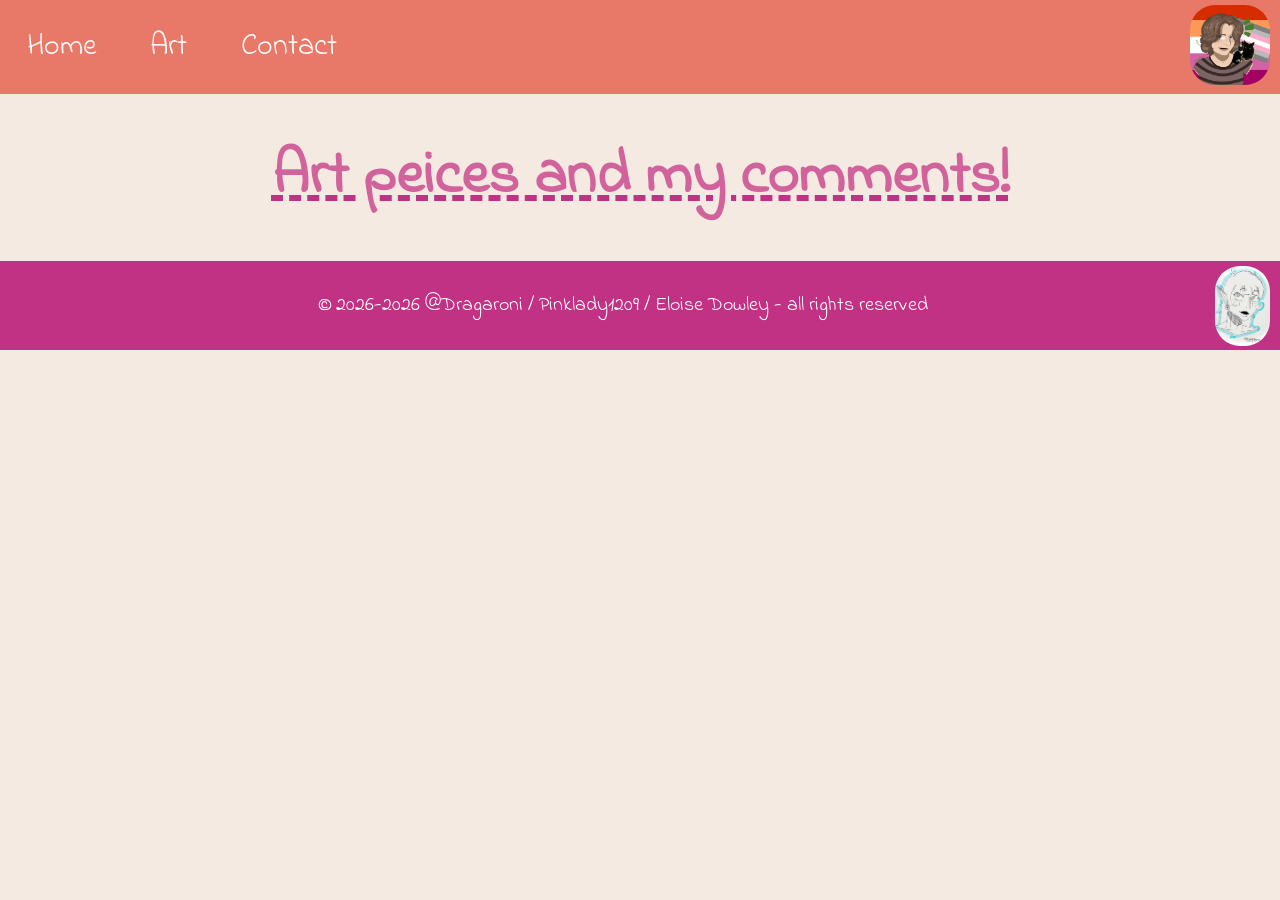
==== art.html @ b9178a1f "finished 1st page" ====
<!DOCTYPE html>
<html lang="en">
    <head>
        <meta charset="UTF-8">
        <meta name="viewport" content="width=device-width, initial-scale=1.0">
        <link rel="stylesheet" href="art.css"> 
        <link href='https://fonts.googleapis.com/css?family=Indie Flower' rel='stylesheet'>
    </head>
    <body>
        <ul>
            <li><a href="index.html">Home</a></li>
            <li><a href="art.html">Art</a></li>
            <li><a href="contact.html">Contact</a></li>
            <img src="Pfp.png">
        </ul>
        <h1>Art peices and my comments!</h1>
        <div class="image-row">
            <img src="art-peices/elf woman.png">
        </div>
        <div class="footer">
            <p1>© 2026-2026 @Dragaroni / Pinklady1209 / Eloise Dowley - all rights reserved</p1>
        </div>
    </body>
</html>
---- art.css ----
body{
  margin: 0;
  padding: 0;
  background-color: #F4EAE1;
  font-family: 'Indie Flower', sans-serif;
}
h1{
  color: #D2629C;
  text-decoration: underline dashed #C13284;
  text-align: center;
  font-size: 60px;
}
p{
  color: #D2629C;
  text-align: center;
  font-size: 35px;
}
ul {
  list-style-type: none;
  margin: 0;
  padding: 0;
  overflow: hidden;
  background-color: #E87968;
}

ul li {
  float: left;
}

ul li a {
  display: block;
  color: white;
  font-size: 30px;
  text-align: center;
  padding: 25px 27px;
  text-decoration: none;
}

ul li a:hover {
  background-color: #E34D3E;
}
.footer{
  left: 0;
  right: 0;
  padding: 30px;
  background-color: #C13284;
  font-size: 20px;
  color: white;
  text-align: center;
}
img{
  border-radius: 25px;
  height: 80px;
  width: auto;
  float: right;
  margin-right: 10px;
  margin-top: 5px;
  margin-bottom: 5px;
}
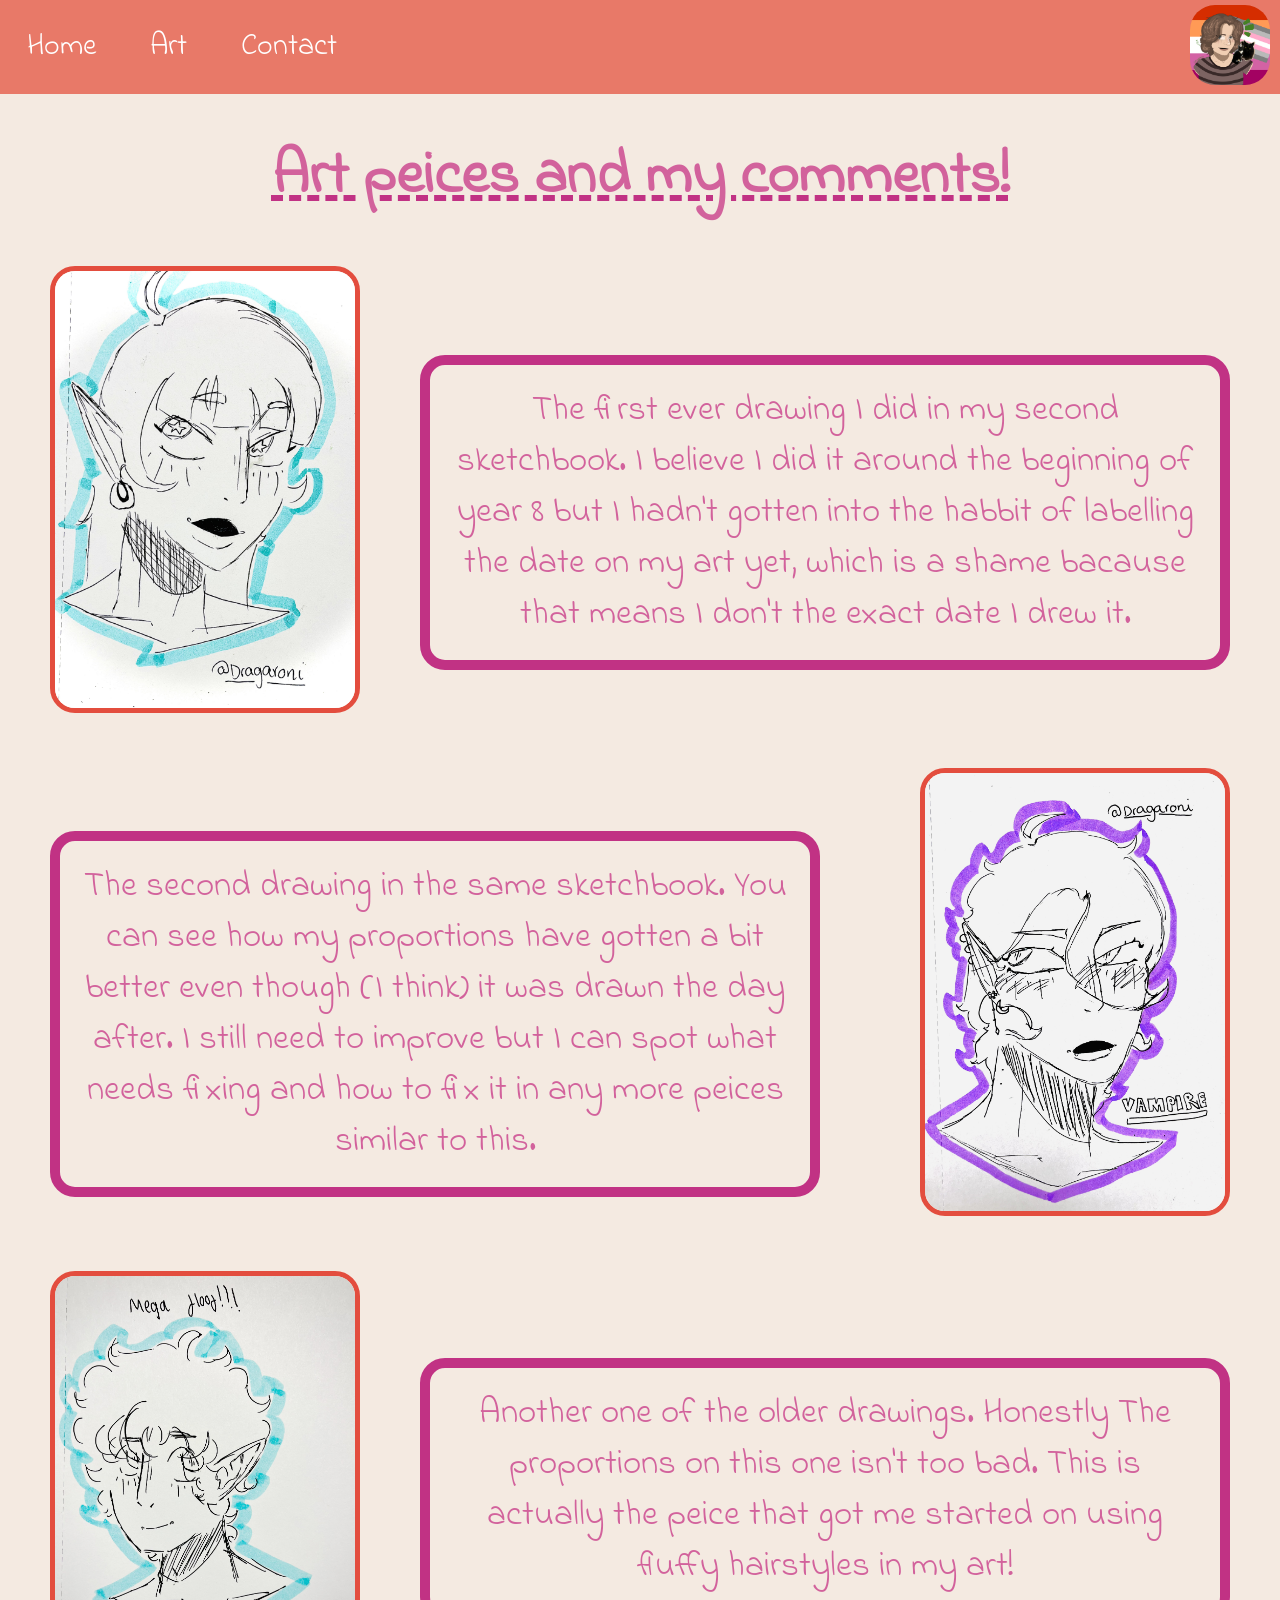
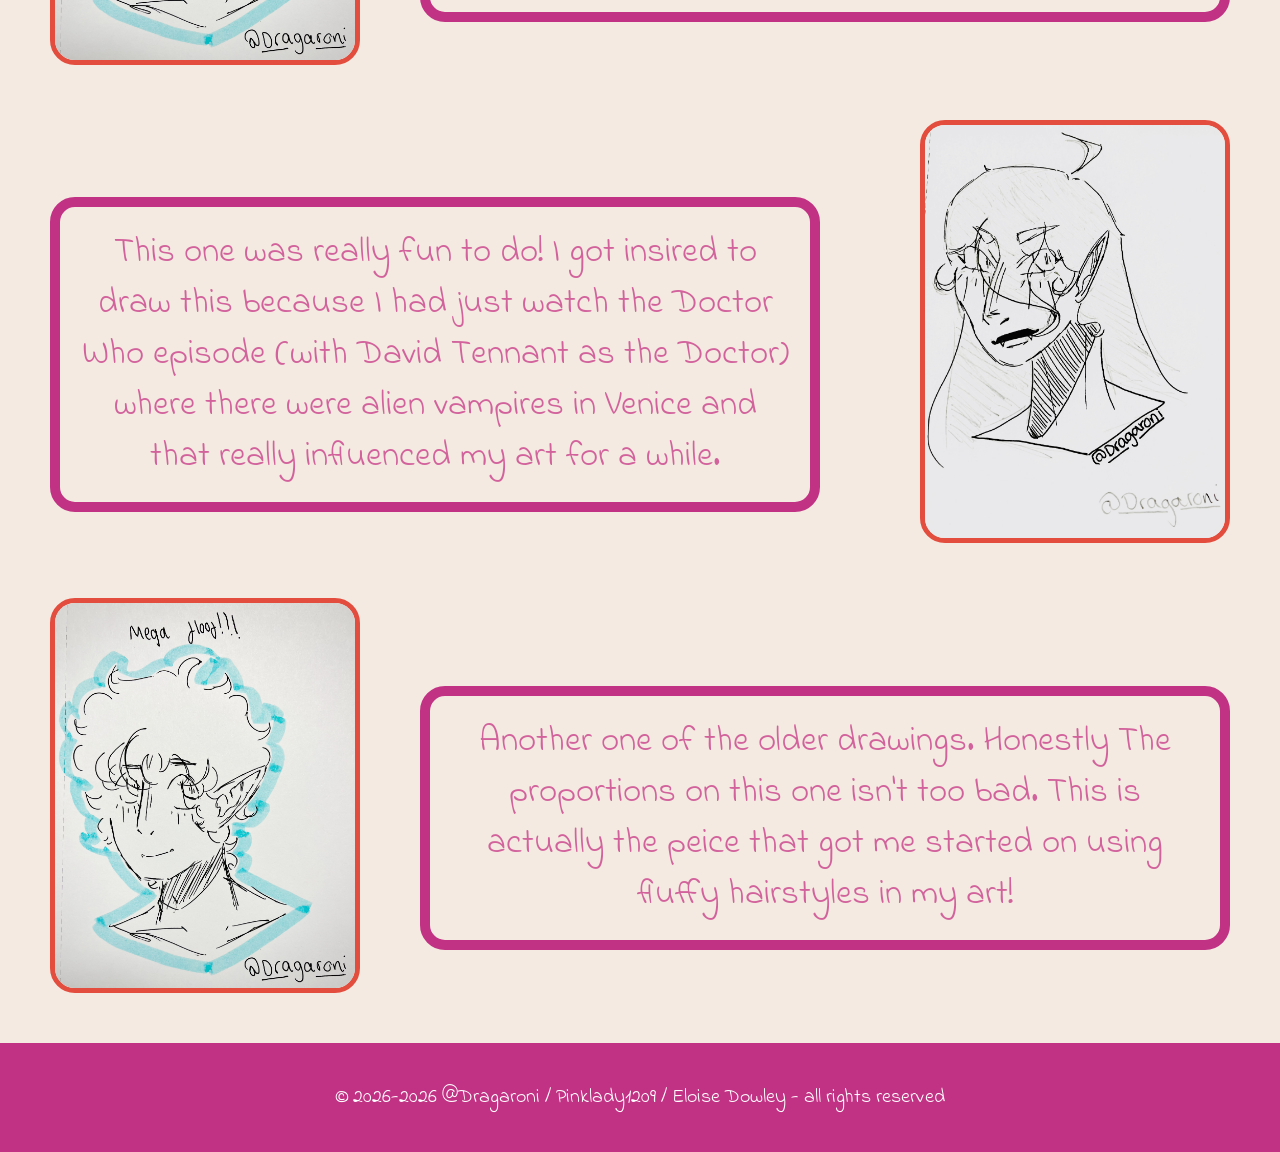
==== commit dace71ce: "working on art page" ====
--- a/art.html
+++ b/art.html
@@ -16,9 +16,26 @@
         <h1>Art peices and my comments!</h1>
         <div class="image-row">
             <img src="art-peices/elf woman.png">
+            <p1>The first ever drawing I did in my second sketchbook. I believe I did it around the beginning of year 8 but I hadn't gotten into the habbit of labelling the date on my art yet, which is a shame bacause that means I don't the exact date I drew it.</p1>
+        </div>
+        <div class="image-row-reverse">
+            <img src="art-peices/og vamp.png">
+            <p1>The second drawing in the same sketchbook. You can see how my proportions have gotten a bit better even though (I think) it was drawn the day after. I still need to improve but I can spot what needs fixing and how to fix it in any more peices similar to this.</p1>
+        </div>
+         <div class="image-row">
+            <img src="art-peices/fluffy elf dude.png">
+            <p1>Another one of the older drawings. Honestly The proportions on this one isn't too bad. This is actually the peice that got me started on using fluffy hairstyles in my art!</p1>
+        </div>
+        <div class="image-row-reverse">
+            <img src="art-peices/thin vamp.png">
+            <p1>This one was really fun to do! I got insired to draw this because I had just watch the Doctor Who episode (with David Tennant as the Doctor) where there were alien vampires in Venice and that really influenced my art for a while.</p1>
+        </div>
+        <div class="image-row">
+            <img src="art-peices/fluffy elf dude.png">
+            <p1>Another one of the older drawings. Honestly The proportions on this one isn't too bad. This is actually the peice that got me started on using fluffy hairstyles in my art!</p1>
         </div>
         <div class="footer">
-            <p1>© 2026-2026 @Dragaroni / Pinklady1209 / Eloise Dowley - all rights reserved</p1>
+            <p>© 2026-2026 @Dragaroni / Pinklady1209 / Eloise Dowley - all rights reserved</p>
         </div>
     </body>
 </html>
--- a/art.css
+++ b/art.css
@@ -10,10 +10,16 @@
   text-align: center;
   font-size: 60px;
 }
-p{
+p1{
   color: #D2629C;
   text-align: center;
   font-size: 35px;
+  border-radius: 25px;
+  border: 10px solid #C13284;
+  margin-right: 50px;
+  padding: 20px;
+  width: auto;
+  height: auto;
 }
 ul {
   list-style-type: none;
@@ -42,7 +48,7 @@
 .footer{
   left: 0;
   right: 0;
-  padding: 30px;
+  padding: 20px;
   background-color: #C13284;
   font-size: 20px;
   color: white;
@@ -56,4 +62,36 @@
   margin-right: 10px;
   margin-top: 5px;
   margin-bottom: 5px;
+}
+.image-row {
+    display: flex;
+    gap: 50px;
+    align-items: center;
+}
+.image-row img {
+    width: 300px;
+    height: auto;
+    margin-left: 50px;
+    margin-bottom: 50px;
+    border-style: solid;
+    border-color: #E34D3E;
+    border-width: 5px;
+}
+.image-row-reverse{
+  flex-direction: row-reverse;
+}
+.image-row-reverse {
+    display: flex;
+    gap: 50px;
+    align-items: center;
+    margin-left: 50px;
+}
+.image-row-reverse img {
+    width: 300px;
+    height: auto;
+    margin-right: 50px;
+    margin-bottom: 50px;
+    border-style: solid;
+    border-color: #E34D3E;
+    border-width: 5px;
 }
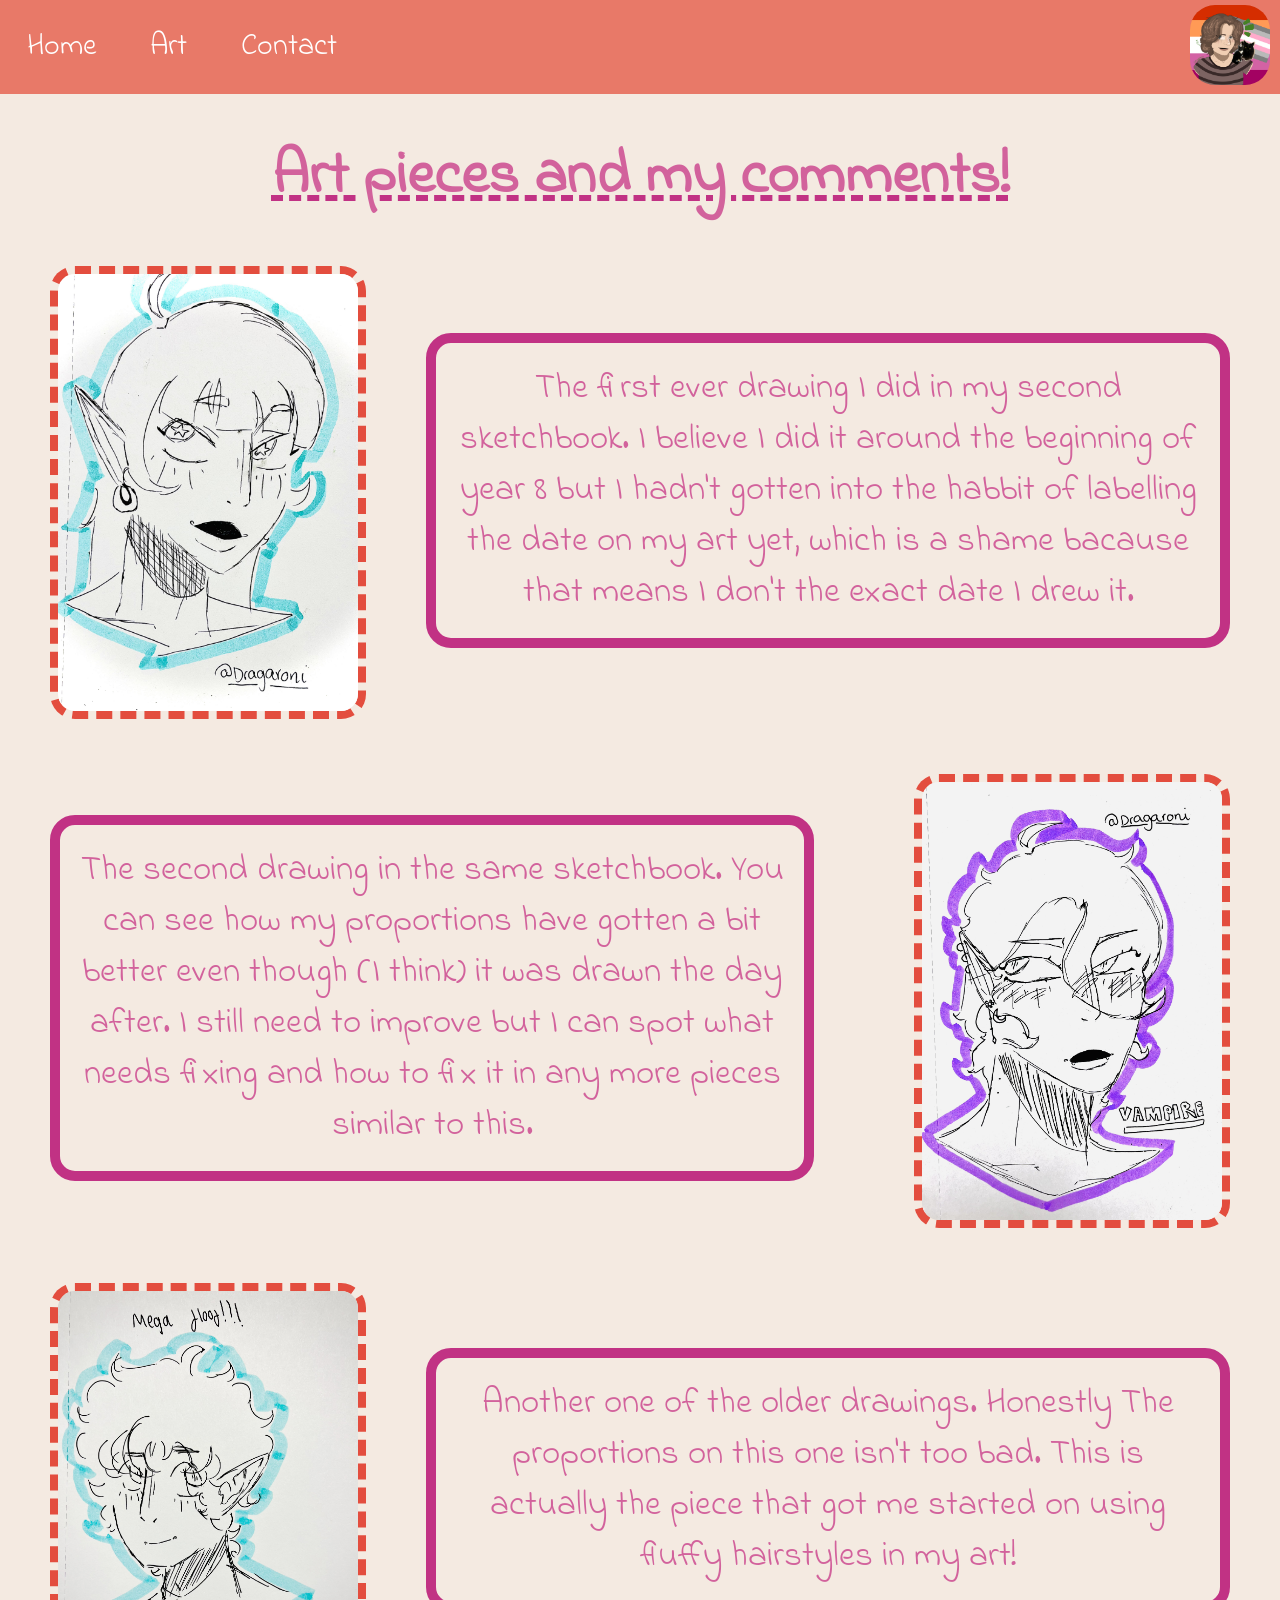
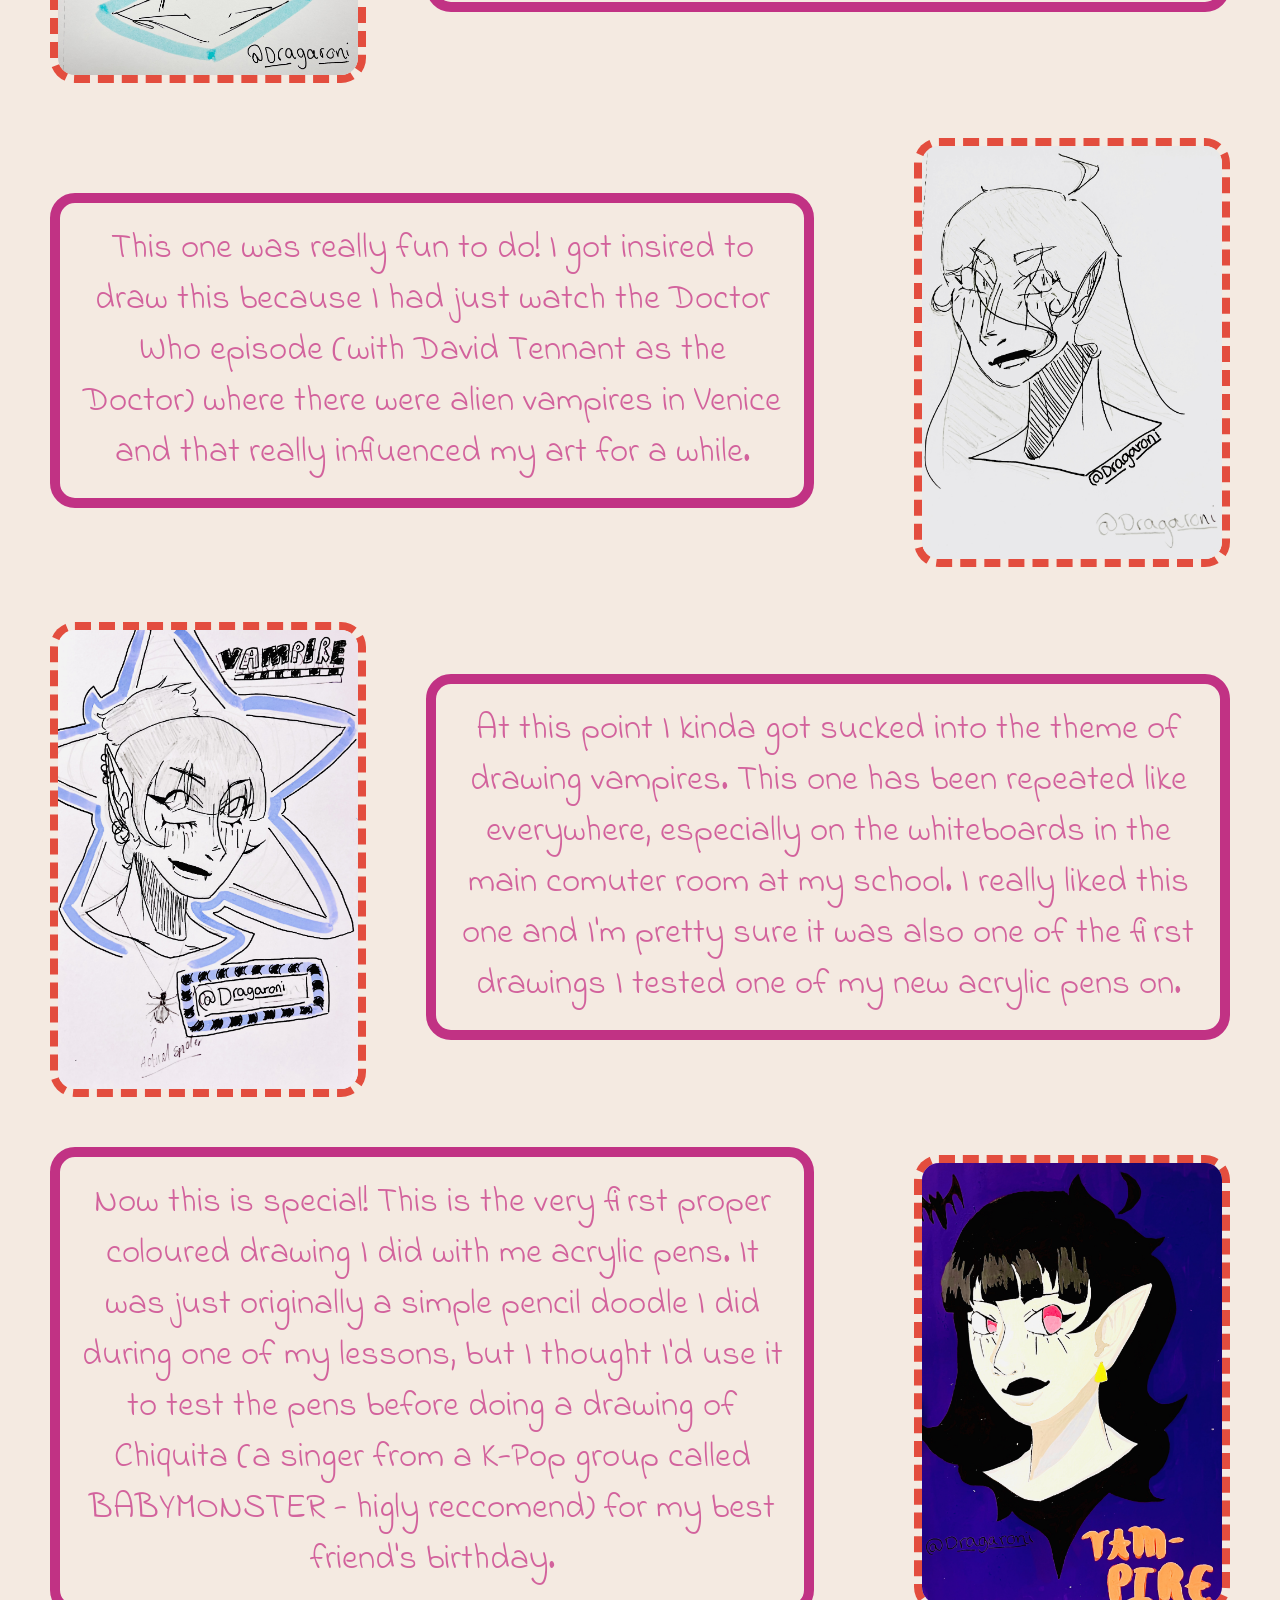
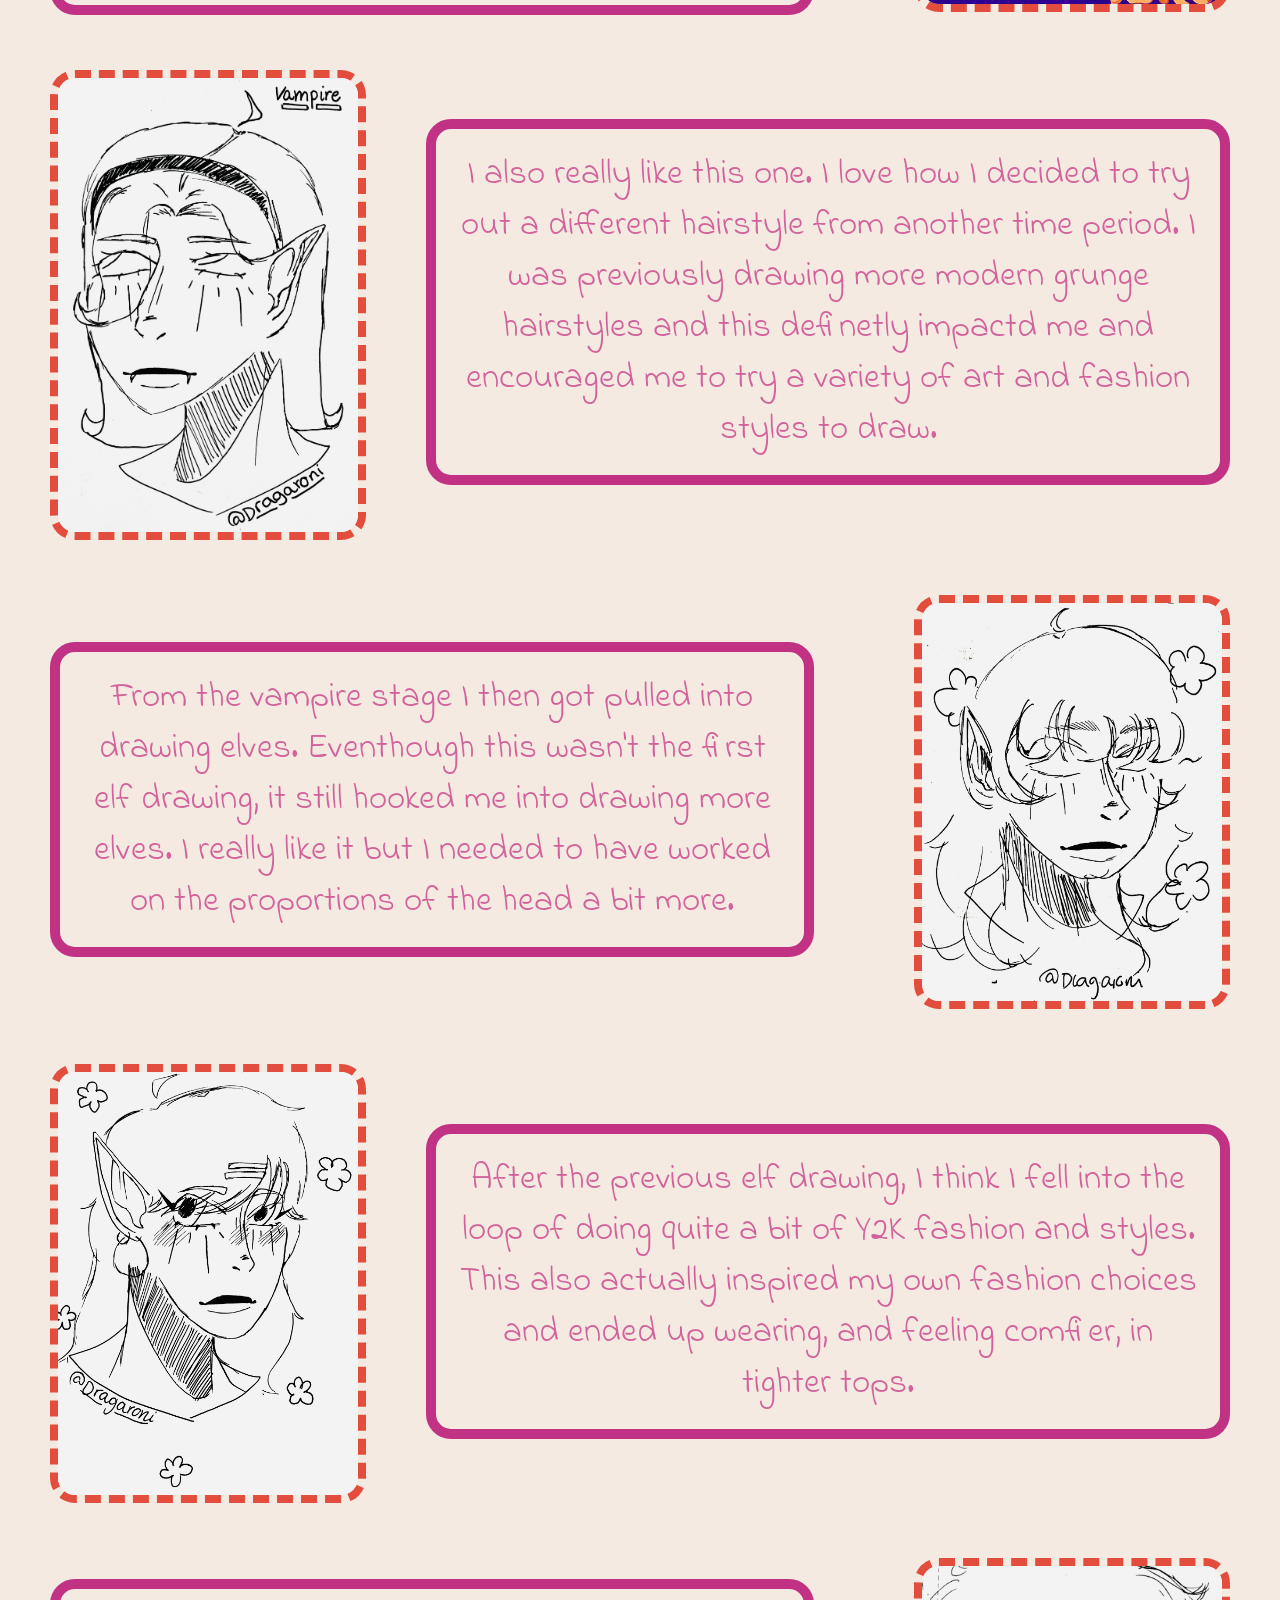
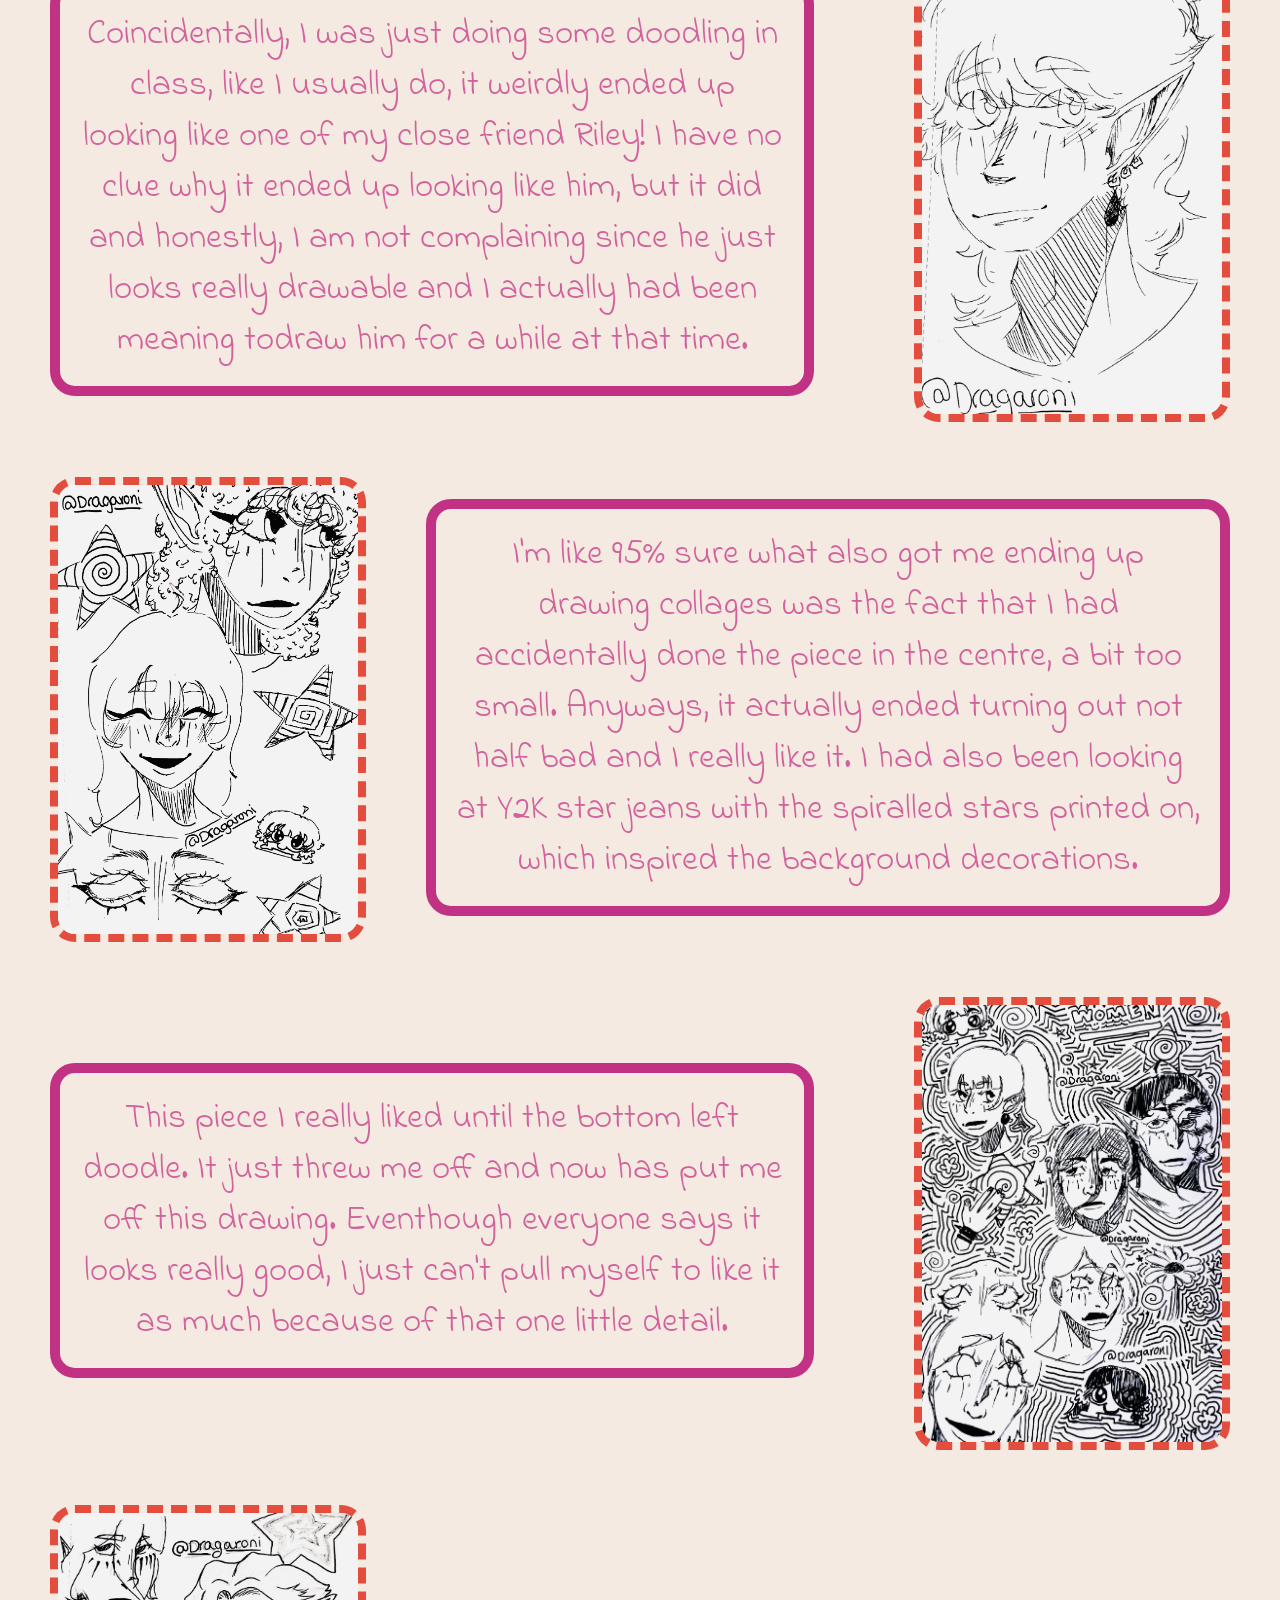
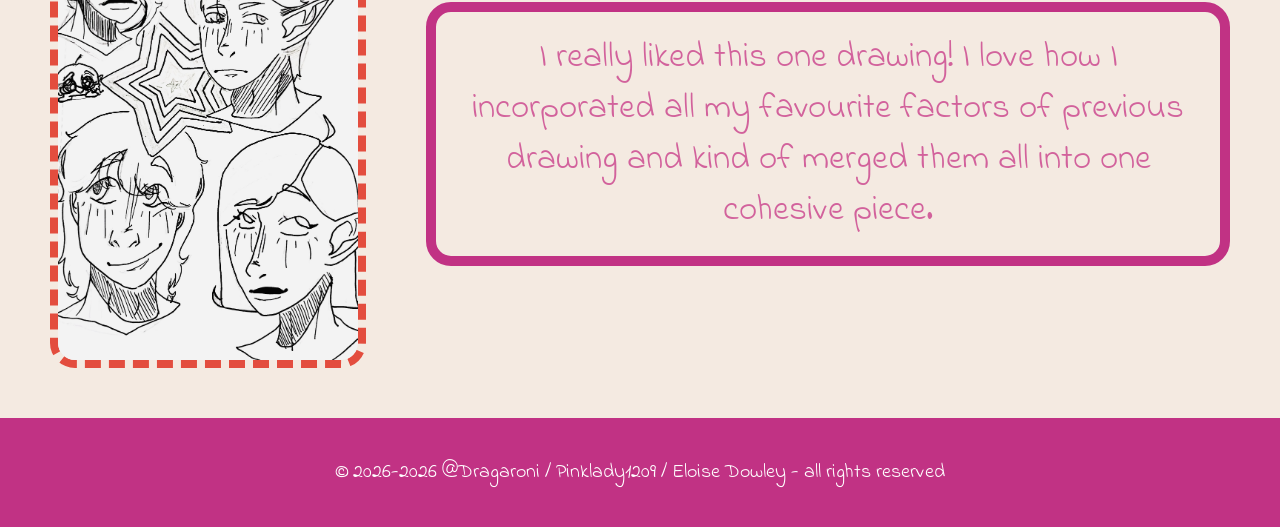
==== commit 7934bad7: "finishing touches on art page" ====
--- a/art.html
+++ b/art.html
@@ -13,26 +13,58 @@
             <li><a href="contact.html">Contact</a></li>
             <img src="Pfp.png">
         </ul>
-        <h1>Art peices and my comments!</h1>
+        <h1>Art pieces and my comments!</h1>
         <div class="image-row">
             <img src="art-peices/elf woman.png">
             <p1>The first ever drawing I did in my second sketchbook. I believe I did it around the beginning of year 8 but I hadn't gotten into the habbit of labelling the date on my art yet, which is a shame bacause that means I don't the exact date I drew it.</p1>
         </div>
         <div class="image-row-reverse">
             <img src="art-peices/og vamp.png">
-            <p1>The second drawing in the same sketchbook. You can see how my proportions have gotten a bit better even though (I think) it was drawn the day after. I still need to improve but I can spot what needs fixing and how to fix it in any more peices similar to this.</p1>
+            <p1>The second drawing in the same sketchbook. You can see how my proportions have gotten a bit better even though (I think) it was drawn the day after. I still need to improve but I can spot what needs fixing and how to fix it in any more pieces similar to this.</p1>
         </div>
          <div class="image-row">
             <img src="art-peices/fluffy elf dude.png">
-            <p1>Another one of the older drawings. Honestly The proportions on this one isn't too bad. This is actually the peice that got me started on using fluffy hairstyles in my art!</p1>
+            <p1>Another one of the older drawings. Honestly The proportions on this one isn't too bad. This is actually the piece that got me started on using fluffy hairstyles in my art!</p1>
         </div>
         <div class="image-row-reverse">
             <img src="art-peices/thin vamp.png">
             <p1>This one was really fun to do! I got insired to draw this because I had just watch the Doctor Who episode (with David Tennant as the Doctor) where there were alien vampires in Venice and that really influenced my art for a while.</p1>
         </div>
         <div class="image-row">
-            <img src="art-peices/fluffy elf dude.png">
-            <p1>Another one of the older drawings. Honestly The proportions on this one isn't too bad. This is actually the peice that got me started on using fluffy hairstyles in my art!</p1>
+            <img src="art-peices/star vamp.png">
+            <p1>At this point I kinda got sucked into the theme of drawing vampires. This one has been repeated like everywhere, especially on the whiteboards in the main comuter room at my school. I really liked this one and I'm pretty sure it was also one of the first drawings I tested one of my new acrylic pens on.</p1>
+        </div>
+        <div class="image-row-reverse">
+            <img src="art-peices/acrylic vamp.png">
+            <p1>Now this is special! This is the very first proper coloured drawing I did with me acrylic pens. It was just originally a simple pencil doodle I did during one of my lessons, but I thought I'd use it to test the pens before doing a drawing of Chiquita (a singer from a K-Pop group called BABYMONSTER - higly reccomend) for my best friend's birthday.</p1>
+        </div>
+        <div class="image-row">
+            <img src="art-peices/60s vamp.png">
+            <p1>I also really like this one. I love how I decided to try out a different hairstyle from another time period. I was previously drawing more modern grunge hairstyles and this definetly impactd me and encouraged me to try a variety of art and fashion styles to draw.</p1>
+        </div>
+        <div class="image-row-reverse">
+            <img src="art-peices/athstetic elf.png">
+            <p1>From the vampire stage I then got pulled into drawing elves. Eventhough this wasn't the first elf drawing, it still hooked me into drawing more elves. I really like it but I needed to have worked on the proportions of the head a bit more.</p1>
+        </div>
+        <div class="image-row">
+            <img src="art-peices/athstetic elf 2.png">
+            <p1>After the previous elf drawing, I think I fell into the loop of doing quite a bit of Y2K fashion and styles. This also actually inspired my own fashion choices and ended up wearing, and feeling comfier, in tighter tops.</p1>
+        </div>
+        <div class="image-row-reverse">
+            <img src="art-peices/riley as elf.png">
+            <p1>Coincidentally, I was just doing some doodling in class, like I usually do, it weirdly ended up looking like one of my close friend Riley! I have no clue why it ended up looking like him, but it did and honestly, I am not complaining since he just looks really drawable and I actually had been meaning todraw him for a while at that time.</p1>
+        </div>
+        <div class="image-row">
+            <img src="art-peices/collage 1.png">
+            <p1>I'm like 95% sure what also got me ending up drawing collages was the fact that I had accidentally done the piece in the centre, a bit too small. Anyways, it actually ended turning out not half bad and I really like it. I had also been looking at Y2K star jeans with the spiralled stars printed on, which inspired the background decorations.</p1>
+        </div>
+        <div class="image-row-reverse">
+            <img src="art-peices/collage 2.png">
+            <p1>This piece I really liked until the bottom left doodle. It just threw me off and now has put me off this drawing. Eventhough everyone says it looks really good, I just can't pull myself to like it as much because of that one little detail.</p1>
+        </div>
+        <div class="image-row">
+            <img src="art-peices/collage 3.png">
+            <p1>I really liked this one drawing! I love how I incorporated all my favourite factors of previous drawing and kind of merged them all into one cohesive piece.</p1>
         </div>
         <div class="footer">
             <p>© 2026-2026 @Dragaroni / Pinklady1209 / Eloise Dowley - all rights reserved</p>
--- a/art.css
+++ b/art.css
@@ -20,6 +20,7 @@
   padding: 20px;
   width: auto;
   height: auto;
+  margin-bottom: 50px;
 }
 ul {
   list-style-type: none;
@@ -73,9 +74,9 @@
     height: auto;
     margin-left: 50px;
     margin-bottom: 50px;
-    border-style: solid;
+    border-style: dashed;
     border-color: #E34D3E;
-    border-width: 5px;
+    border-width: 8px;
 }
 .image-row-reverse{
   flex-direction: row-reverse;
@@ -91,7 +92,7 @@
     height: auto;
     margin-right: 50px;
     margin-bottom: 50px;
-    border-style: solid;
+    border-style: dashed;
     border-color: #E34D3E;
-    border-width: 5px;
+    border-width: 8px;
 }
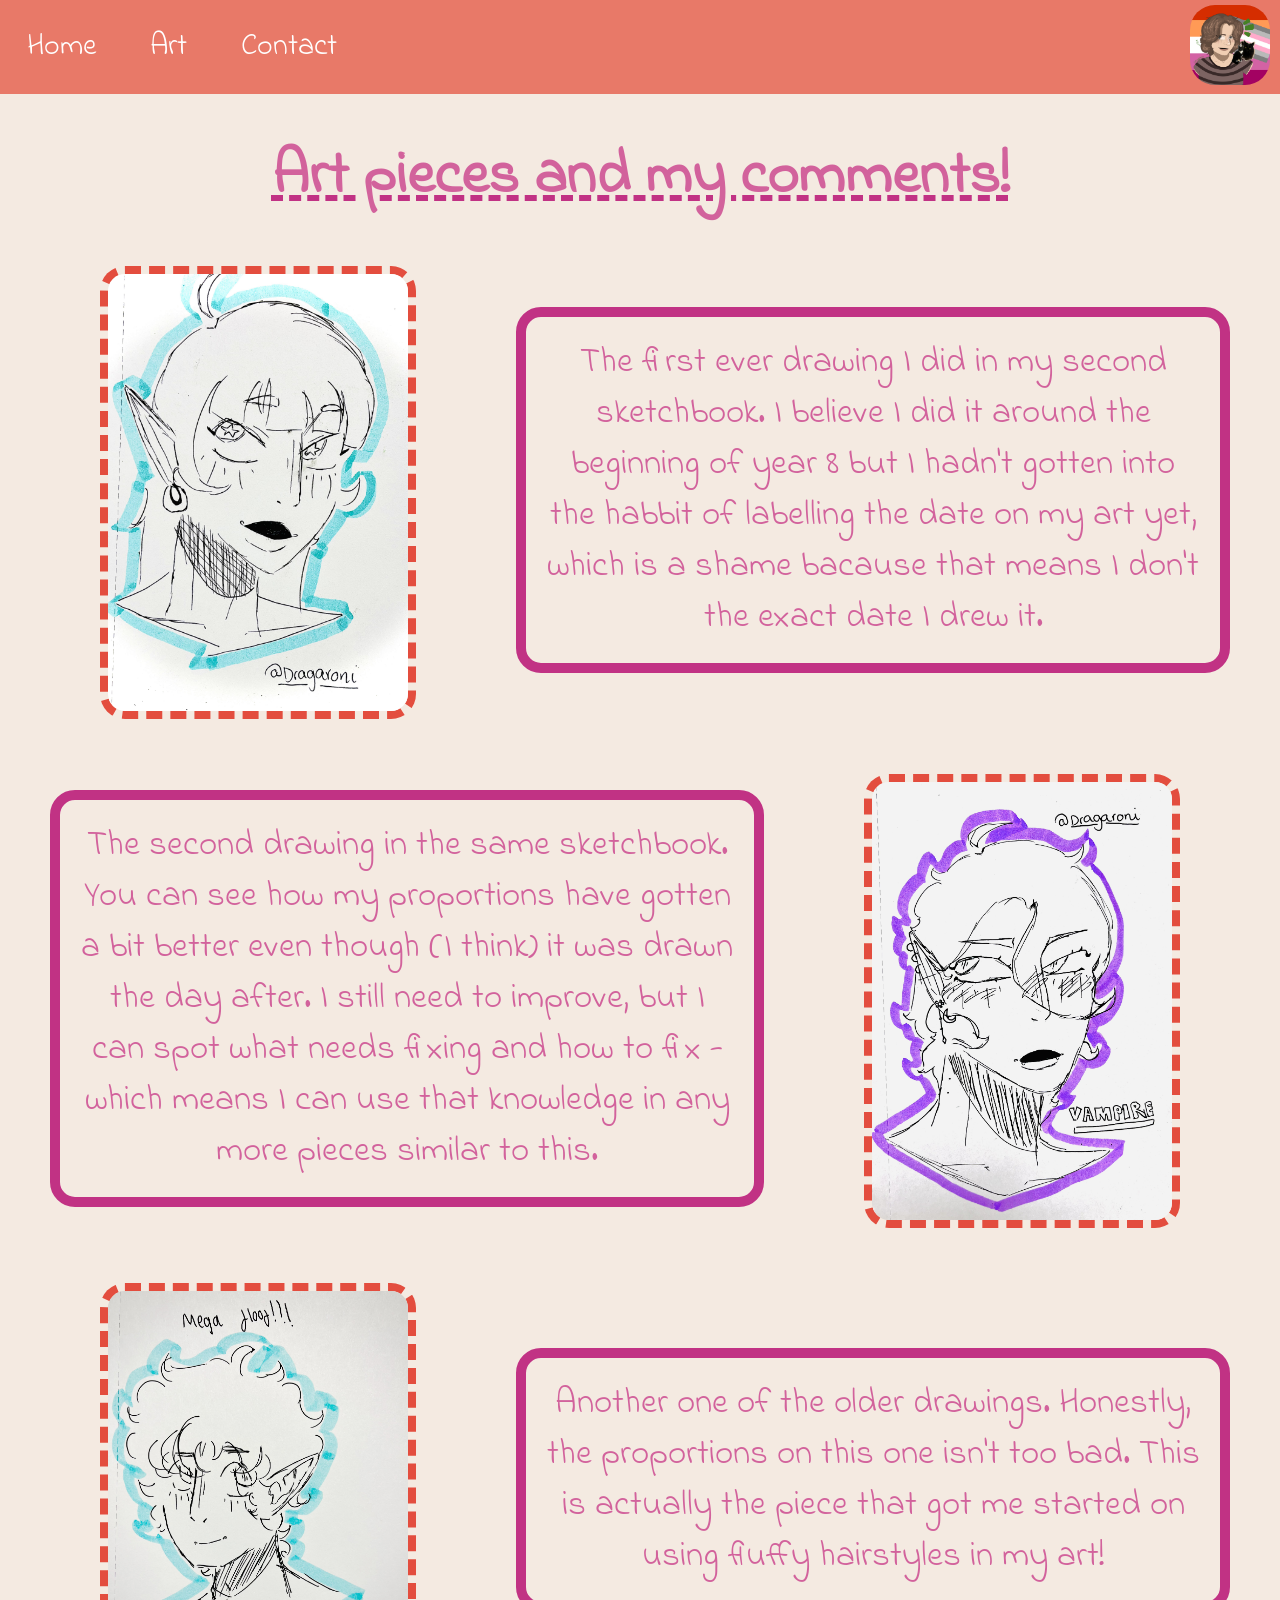
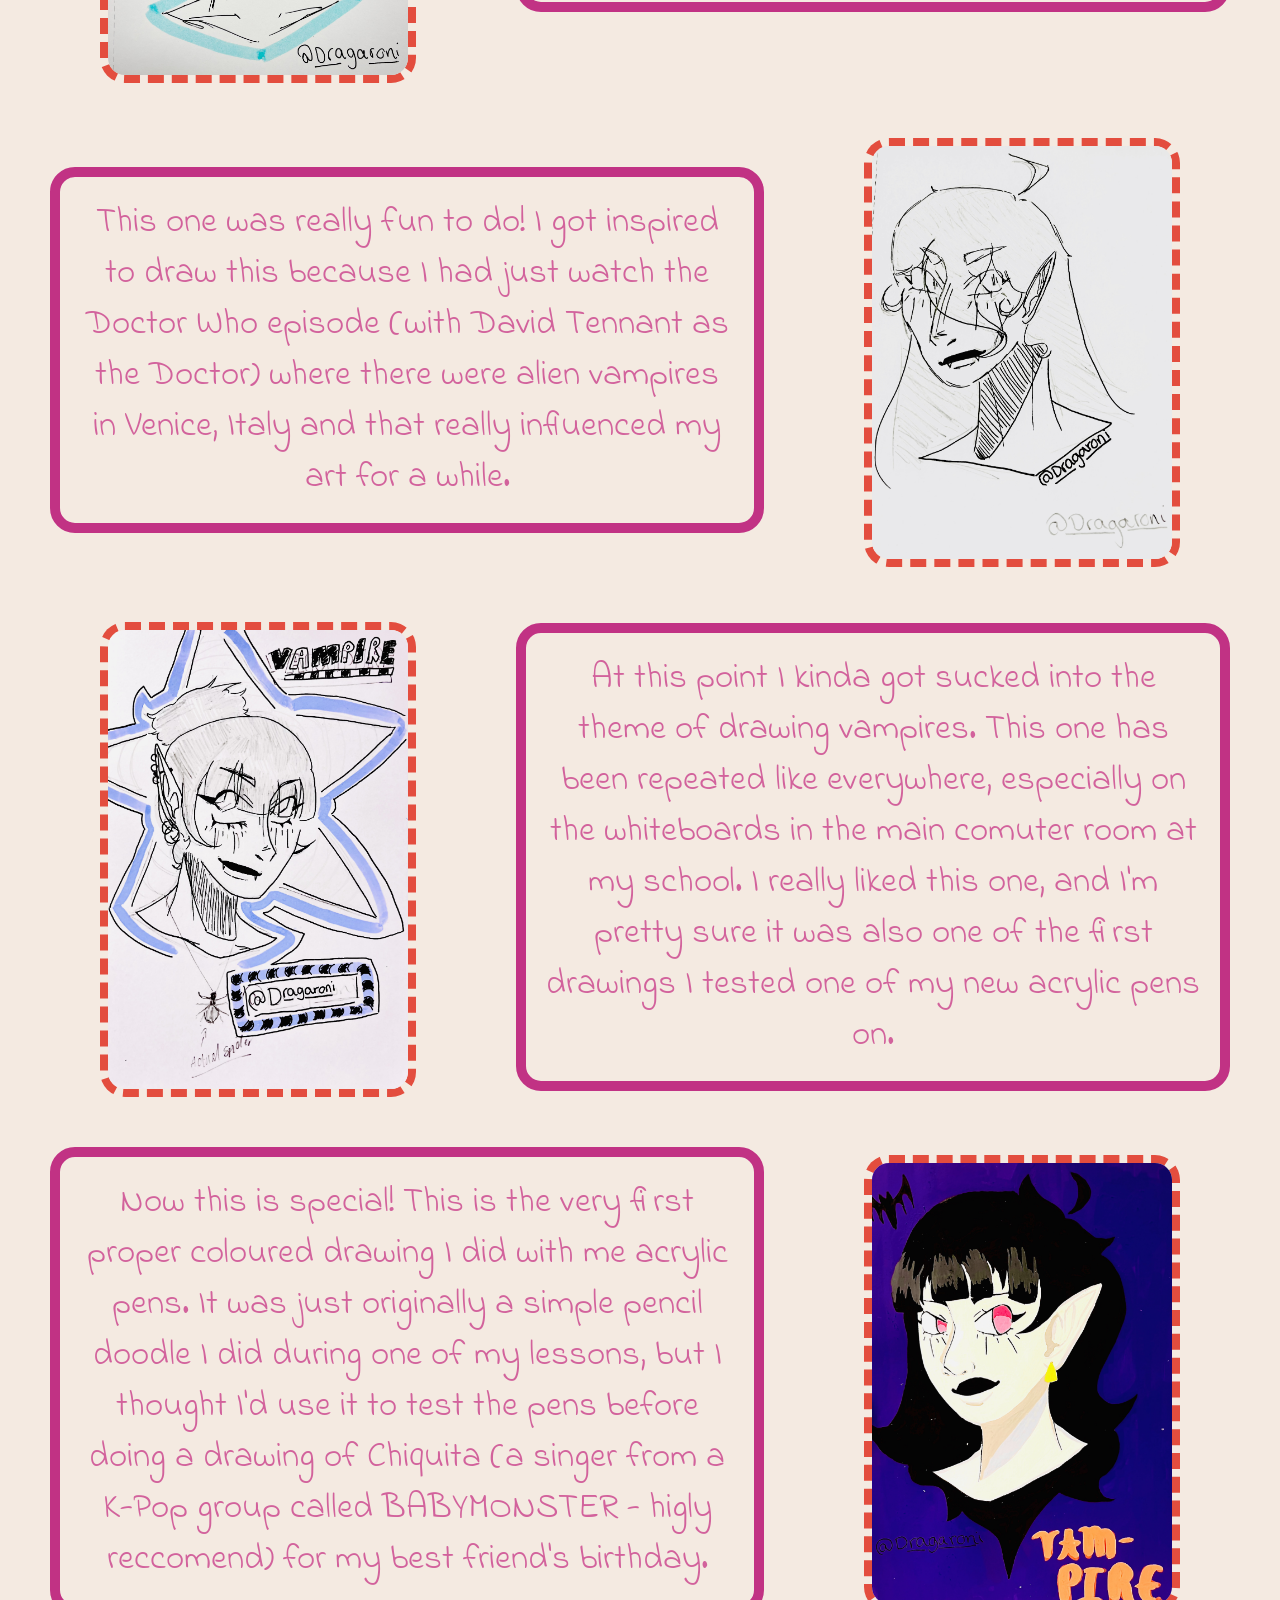
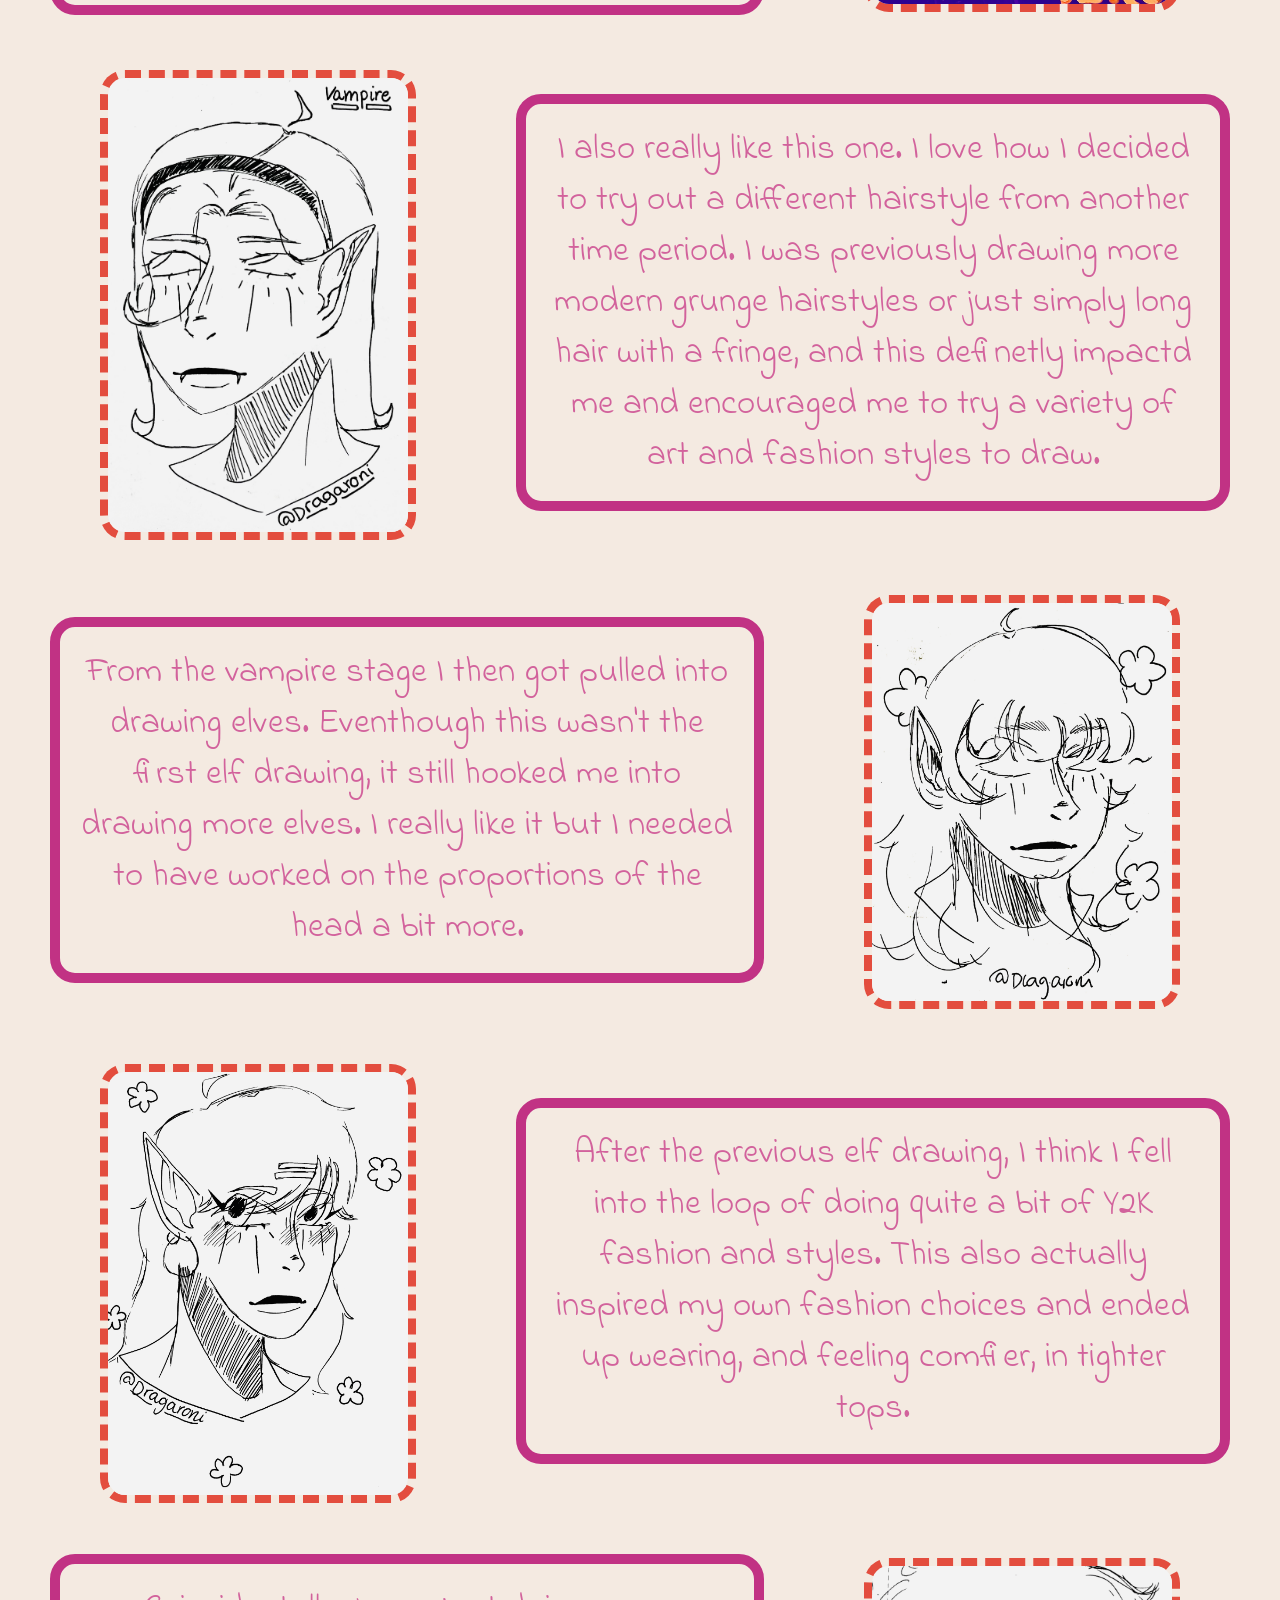
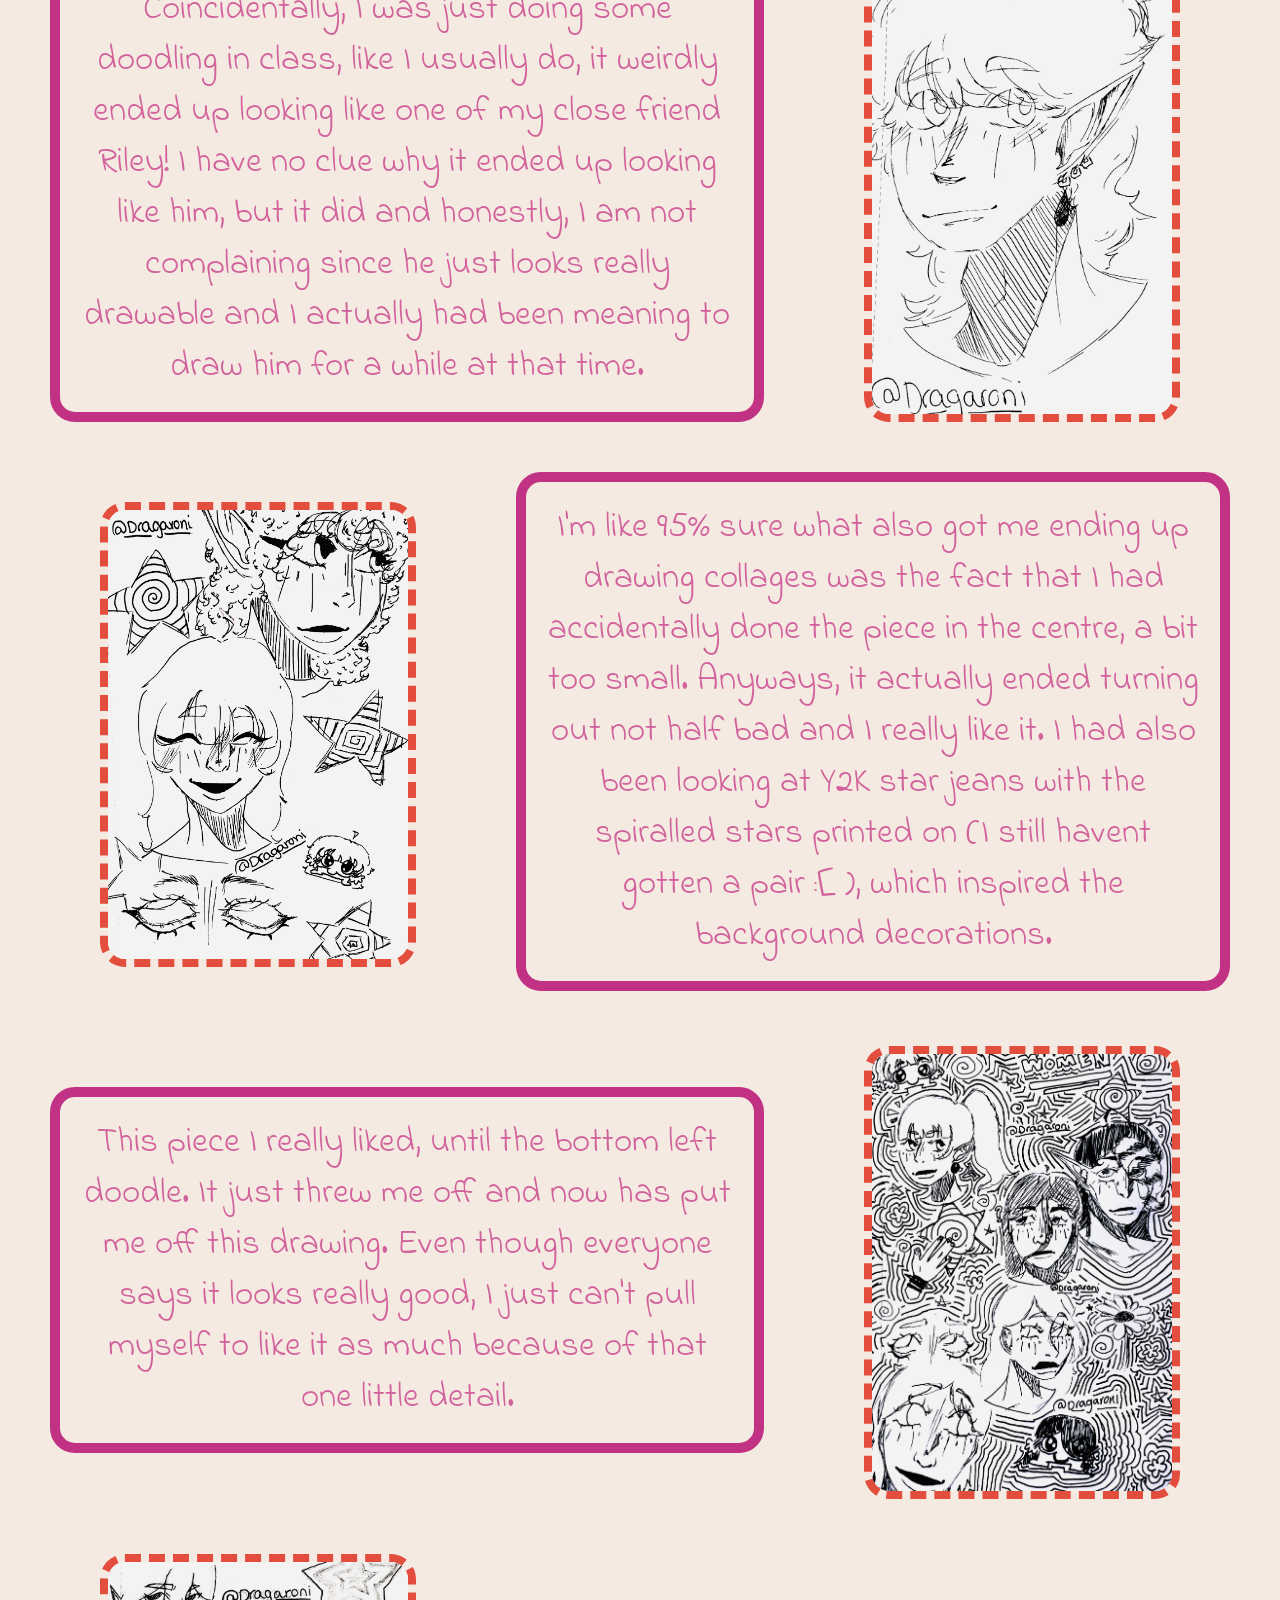
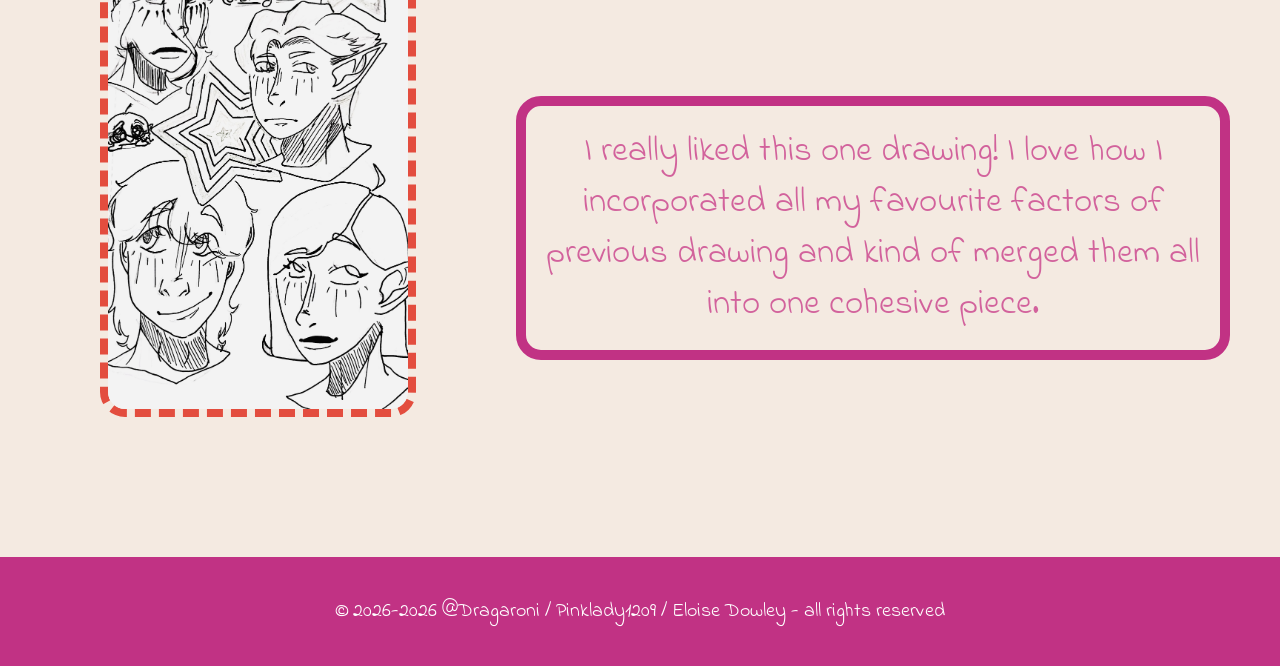
==== commit b0a7e45e: "details from stardance comments" ====
--- a/art.html
+++ b/art.html
@@ -5,6 +5,7 @@
         <meta name="viewport" content="width=device-width, initial-scale=1.0">
         <link rel="stylesheet" href="art.css"> 
         <link href='https://fonts.googleapis.com/css?family=Indie Flower' rel='stylesheet'>
+        <link rel="icon" type="image/png" href="Pfp.png">
     </head>
     <body>
         <ul>
@@ -20,19 +21,19 @@
         </div>
         <div class="image-row-reverse">
             <img src="art-peices/og vamp.png">
-            <p1>The second drawing in the same sketchbook. You can see how my proportions have gotten a bit better even though (I think) it was drawn the day after. I still need to improve but I can spot what needs fixing and how to fix it in any more pieces similar to this.</p1>
+            <p1>The second drawing in the same sketchbook. You can see how my proportions have gotten a bit better even though (I think) it was drawn the day after. I still need to improve, but I can spot what needs fixing and how to fix - which means I can use that knowledge in any more pieces similar to this.</p1>
         </div>
          <div class="image-row">
             <img src="art-peices/fluffy elf dude.png">
-            <p1>Another one of the older drawings. Honestly The proportions on this one isn't too bad. This is actually the piece that got me started on using fluffy hairstyles in my art!</p1>
+            <p1>Another one of the older drawings. Honestly, the proportions on this one isn't too bad. This is actually the piece that got me started on using fluffy hairstyles in my art!</p1>
         </div>
         <div class="image-row-reverse">
             <img src="art-peices/thin vamp.png">
-            <p1>This one was really fun to do! I got insired to draw this because I had just watch the Doctor Who episode (with David Tennant as the Doctor) where there were alien vampires in Venice and that really influenced my art for a while.</p1>
+            <p1>This one was really fun to do! I got inspired to draw this because I had just watch the Doctor Who episode (with David Tennant as the Doctor) where there were alien vampires in Venice, Italy and that really influenced my art for a while.</p1>
         </div>
         <div class="image-row">
             <img src="art-peices/star vamp.png">
-            <p1>At this point I kinda got sucked into the theme of drawing vampires. This one has been repeated like everywhere, especially on the whiteboards in the main comuter room at my school. I really liked this one and I'm pretty sure it was also one of the first drawings I tested one of my new acrylic pens on.</p1>
+            <p1>At this point I kinda got sucked into the theme of drawing vampires. This one has been repeated like everywhere, especially on the whiteboards in the main comuter room at my school. I really liked this one, and I'm pretty sure it was also one of the first drawings I tested one of my new acrylic pens on.</p1>
         </div>
         <div class="image-row-reverse">
             <img src="art-peices/acrylic vamp.png">
@@ -40,7 +41,7 @@
         </div>
         <div class="image-row">
             <img src="art-peices/60s vamp.png">
-            <p1>I also really like this one. I love how I decided to try out a different hairstyle from another time period. I was previously drawing more modern grunge hairstyles and this definetly impactd me and encouraged me to try a variety of art and fashion styles to draw.</p1>
+            <p1>I also really like this one. I love how I decided to try out a different hairstyle from another time period. I was previously drawing more modern grunge hairstyles or just simply long hair with a fringe, and this definetly impactd me and encouraged me to try a variety of art and fashion styles to draw.</p1>
         </div>
         <div class="image-row-reverse">
             <img src="art-peices/athstetic elf.png">
@@ -52,17 +53,17 @@
         </div>
         <div class="image-row-reverse">
             <img src="art-peices/riley as elf.png">
-            <p1>Coincidentally, I was just doing some doodling in class, like I usually do, it weirdly ended up looking like one of my close friend Riley! I have no clue why it ended up looking like him, but it did and honestly, I am not complaining since he just looks really drawable and I actually had been meaning todraw him for a while at that time.</p1>
+            <p1>Coincidentally, I was just doing some doodling in class, like I usually do, it weirdly ended up looking like one of my close friend Riley! I have no clue why it ended up looking like him, but it did and honestly, I am not complaining since he just looks really drawable and I actually had been meaning to draw him for a while at that time.</p1>
         </div>
         <div class="image-row">
             <img src="art-peices/collage 1.png">
-            <p1>I'm like 95% sure what also got me ending up drawing collages was the fact that I had accidentally done the piece in the centre, a bit too small. Anyways, it actually ended turning out not half bad and I really like it. I had also been looking at Y2K star jeans with the spiralled stars printed on, which inspired the background decorations.</p1>
+            <p1>I'm like 95% sure what also got me ending up drawing collages was the fact that I had accidentally done the piece in the centre, a bit too small. Anyways, it actually ended turning out not half bad and I really like it. I had also been looking at Y2K star jeans with the spiralled stars printed on (I still havent gotten a pair :[ ), which inspired the background decorations.</p1>
         </div>
         <div class="image-row-reverse">
             <img src="art-peices/collage 2.png">
-            <p1>This piece I really liked until the bottom left doodle. It just threw me off and now has put me off this drawing. Eventhough everyone says it looks really good, I just can't pull myself to like it as much because of that one little detail.</p1>
+            <p1>This piece I really liked, until the bottom left doodle. It just threw me off and now has put me off this drawing. Even though everyone says it looks really good, I just can't pull myself to like it as much because of that one little detail.</p1>
         </div>
-        <div class="image-row">
+        <div class="image-row-bottom">
             <img src="art-peices/collage 3.png">
             <p1>I really liked this one drawing! I love how I incorporated all my favourite factors of previous drawing and kind of merged them all into one cohesive piece.</p1>
         </div>
--- a/art.css
+++ b/art.css
@@ -3,6 +3,9 @@
   padding: 0;
   background-color: #F4EAE1;
   font-family: 'Indie Flower', sans-serif;
+  min-height: 100vh;
+  display: flex;
+  flex-direction: column;
 }
 h1{
   color: #D2629C;
@@ -47,6 +50,7 @@
   background-color: #E34D3E;
 }
 .footer{
+  margin-top: auto;
   left: 0;
   right: 0;
   padding: 20px;
@@ -72,11 +76,13 @@
 .image-row img {
     width: 300px;
     height: auto;
-    margin-left: 50px;
+    margin-left: 100px;
     margin-bottom: 50px;
+    margin-right: 50px;
     border-style: dashed;
     border-color: #E34D3E;
     border-width: 8px;
+    transition: transform .2s;
 }
 .image-row-reverse{
   flex-direction: row-reverse;
@@ -90,9 +96,35 @@
 .image-row-reverse img {
     width: 300px;
     height: auto;
-    margin-right: 50px;
+    margin-right: 100px;
     margin-bottom: 50px;
     border-style: dashed;
     border-color: #E34D3E;
     border-width: 8px;
+    transition: transform .2s;
+}
+.image-row-reverse img:hover{
+    transform: scale(1.5);
+}
+.image-row img:hover{
+    transform: scale(1.5);
+}
+.image-row-bottom {
+    display: flex;
+    gap: 50px;
+    align-items: center;
+}
+.image-row-bottom img {
+    width: 300px;
+    height: auto;
+    margin-left: 100px;
+    margin-bottom: 140px;
+    margin-right: 50px;
+    border-style: dashed;
+    border-color: #E34D3E;
+    border-width: 8px;
+    transition: transform .2s;
+}
+.image-row-bottom img:hover{
+    transform: scale(1.5);
 }
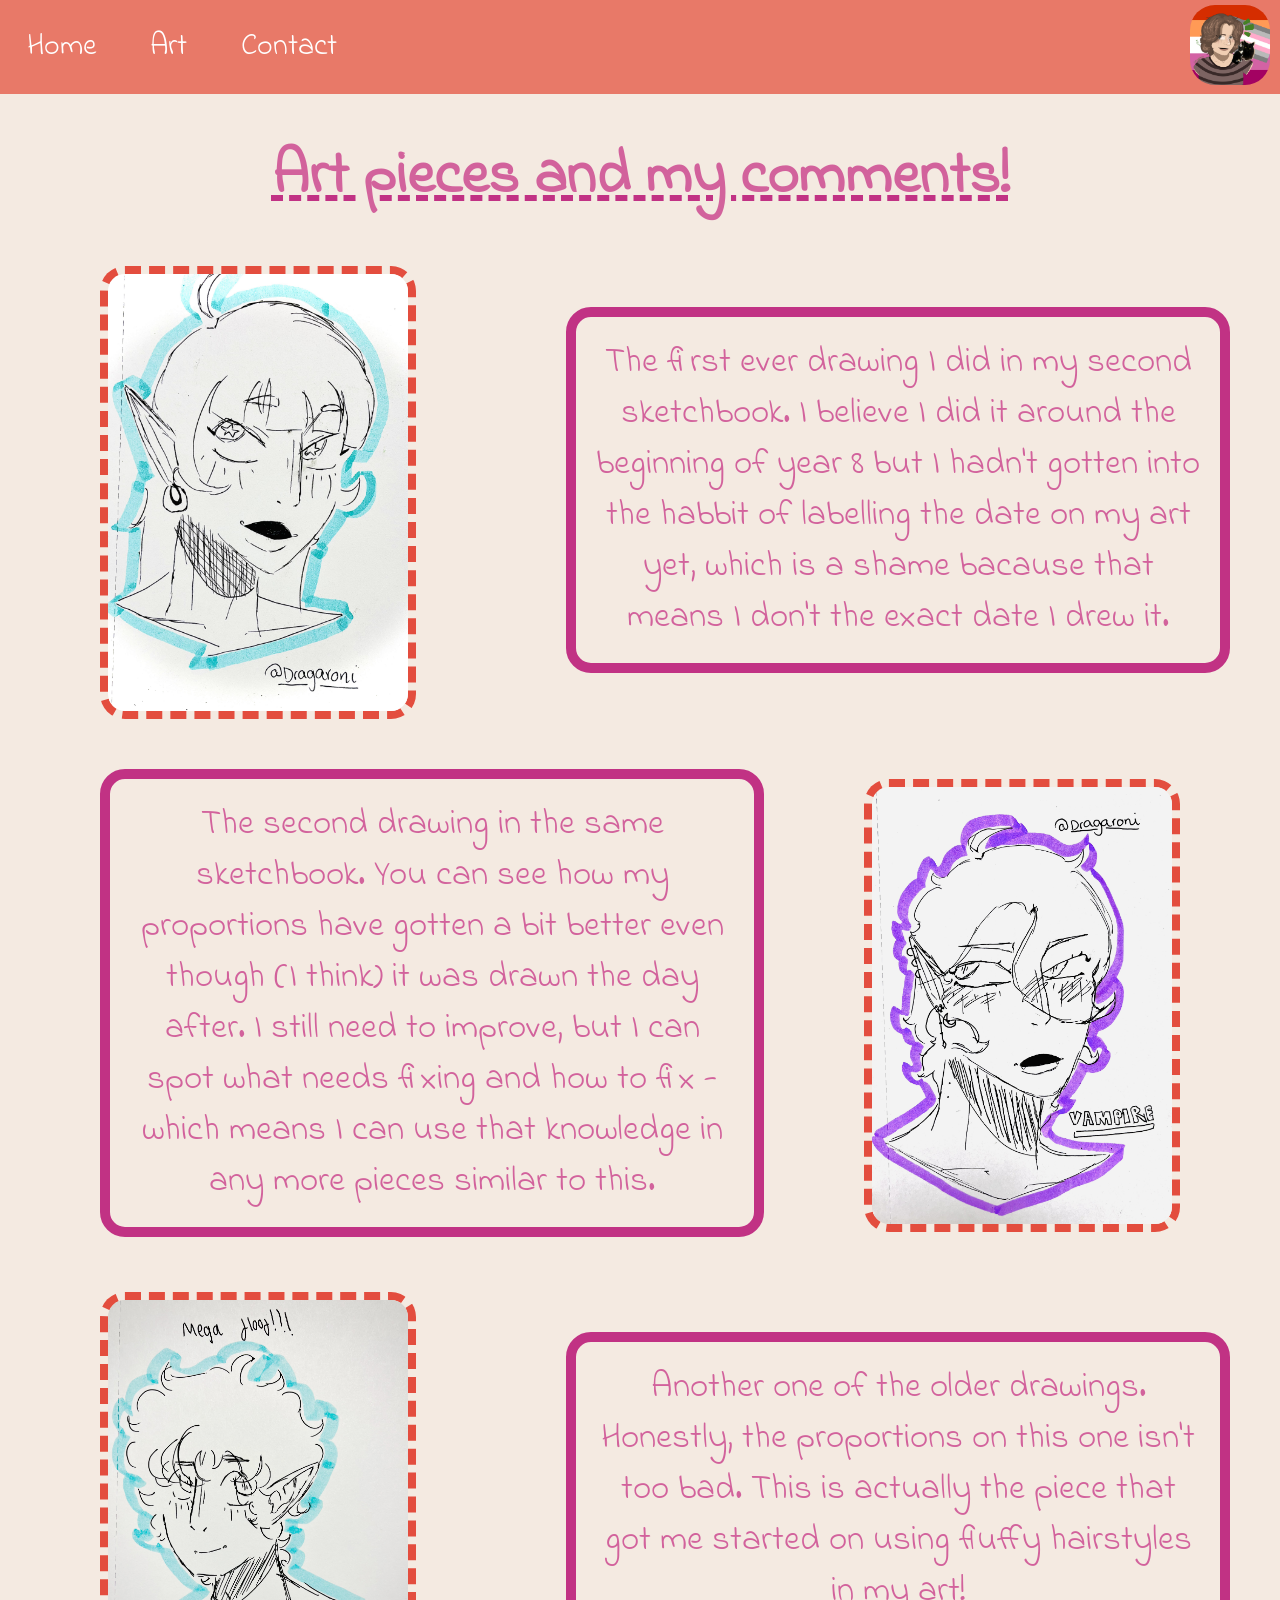
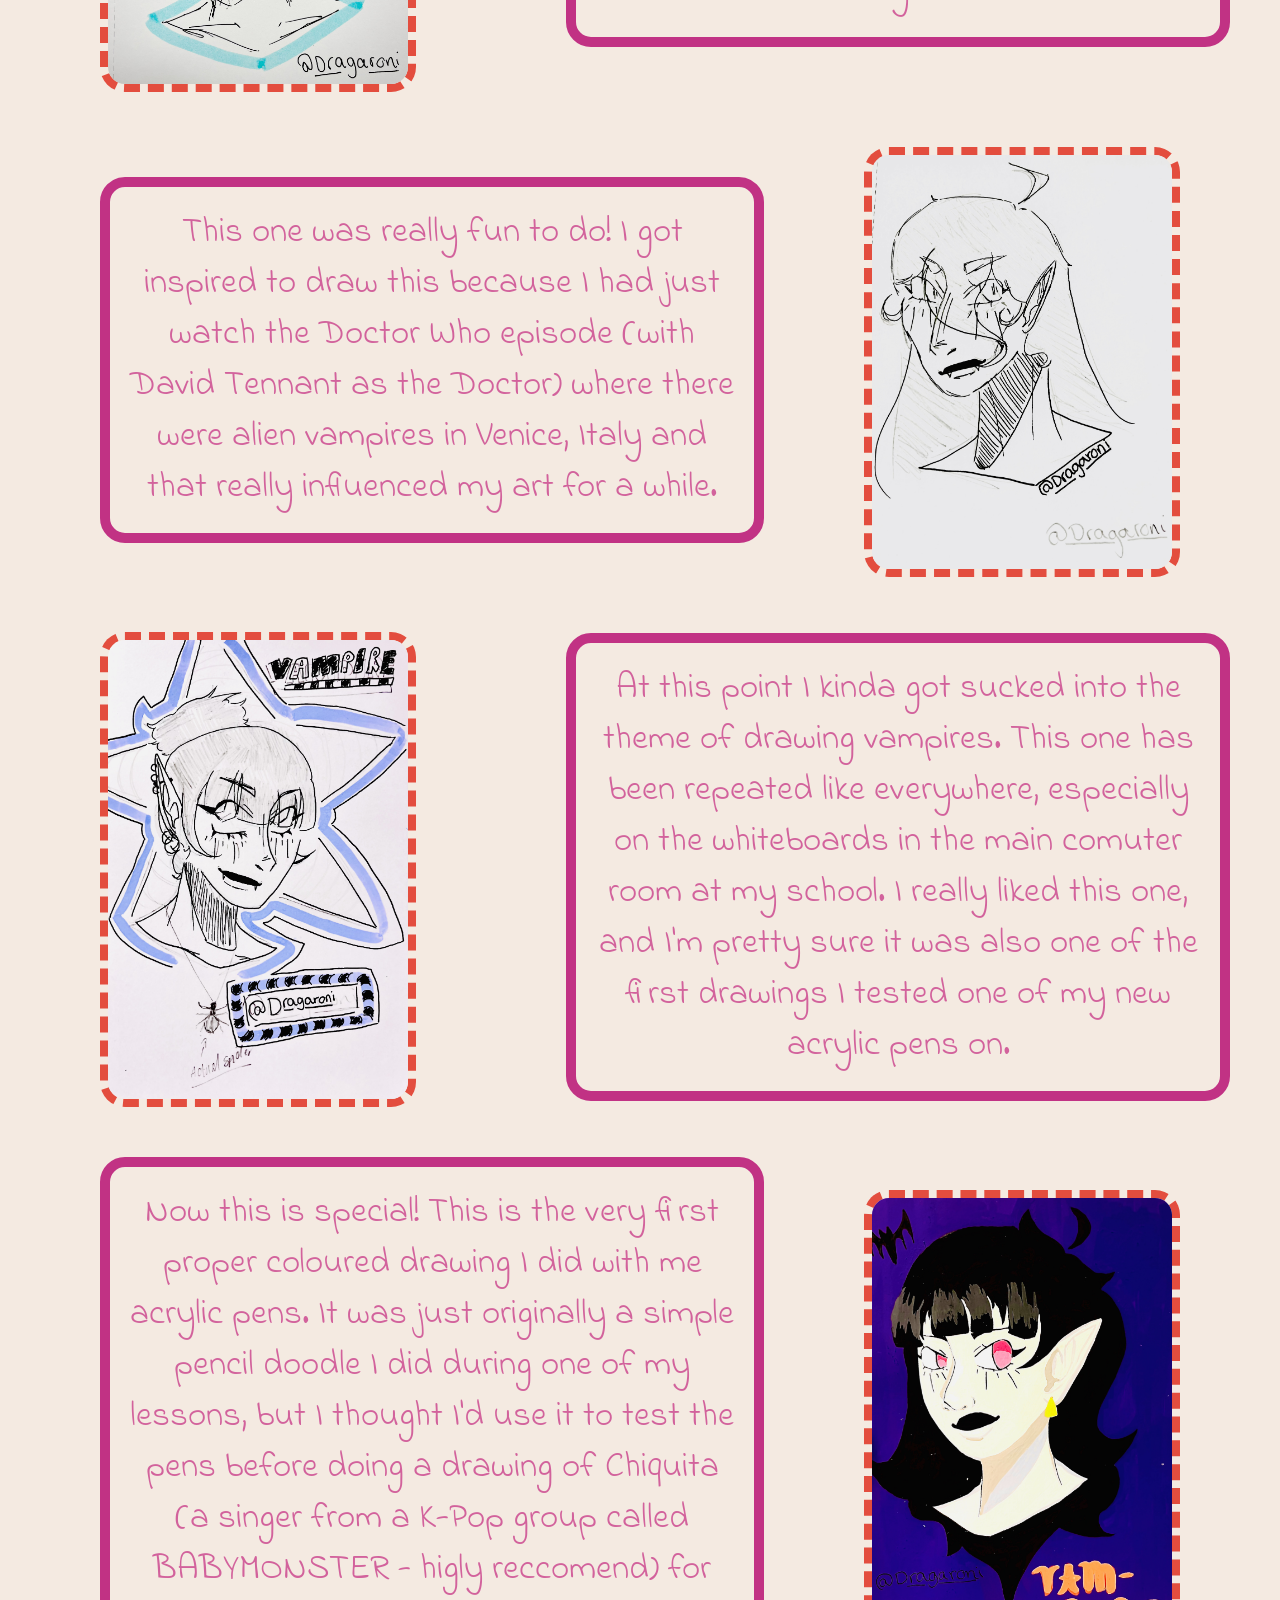
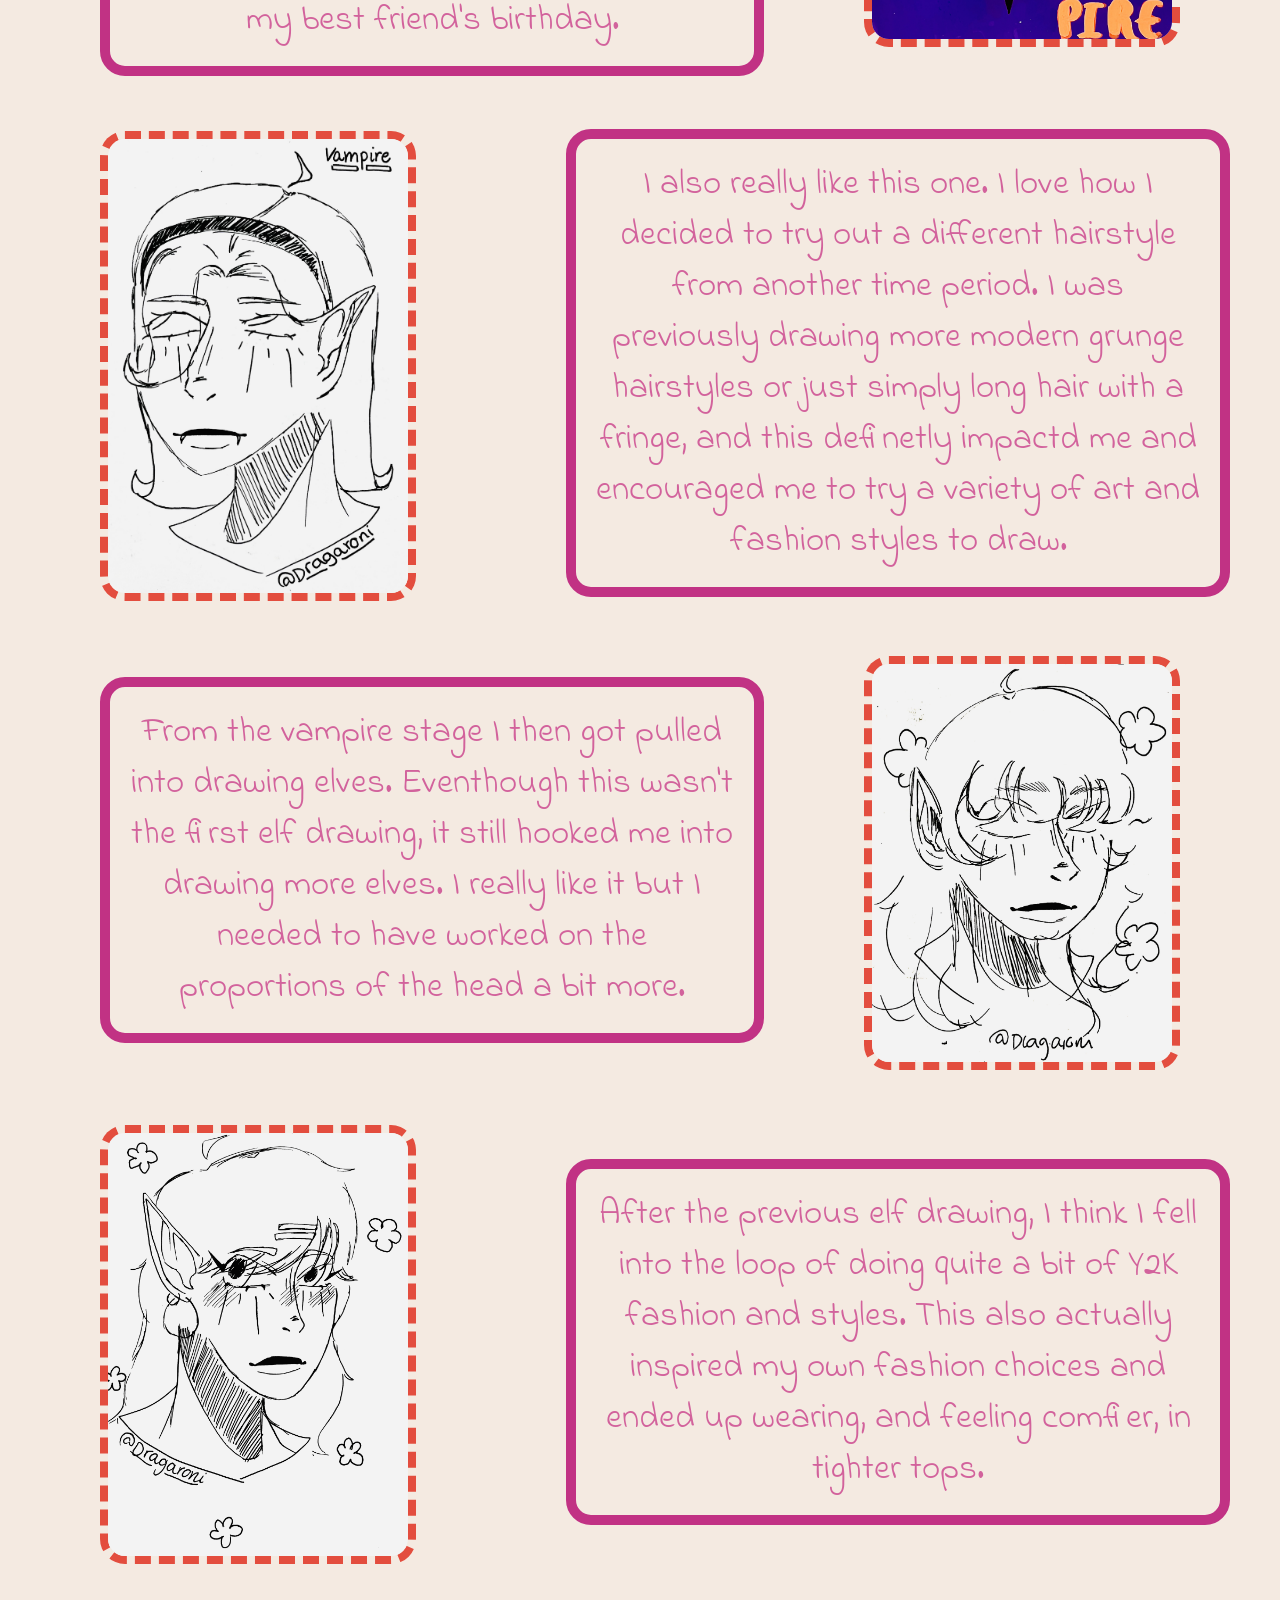
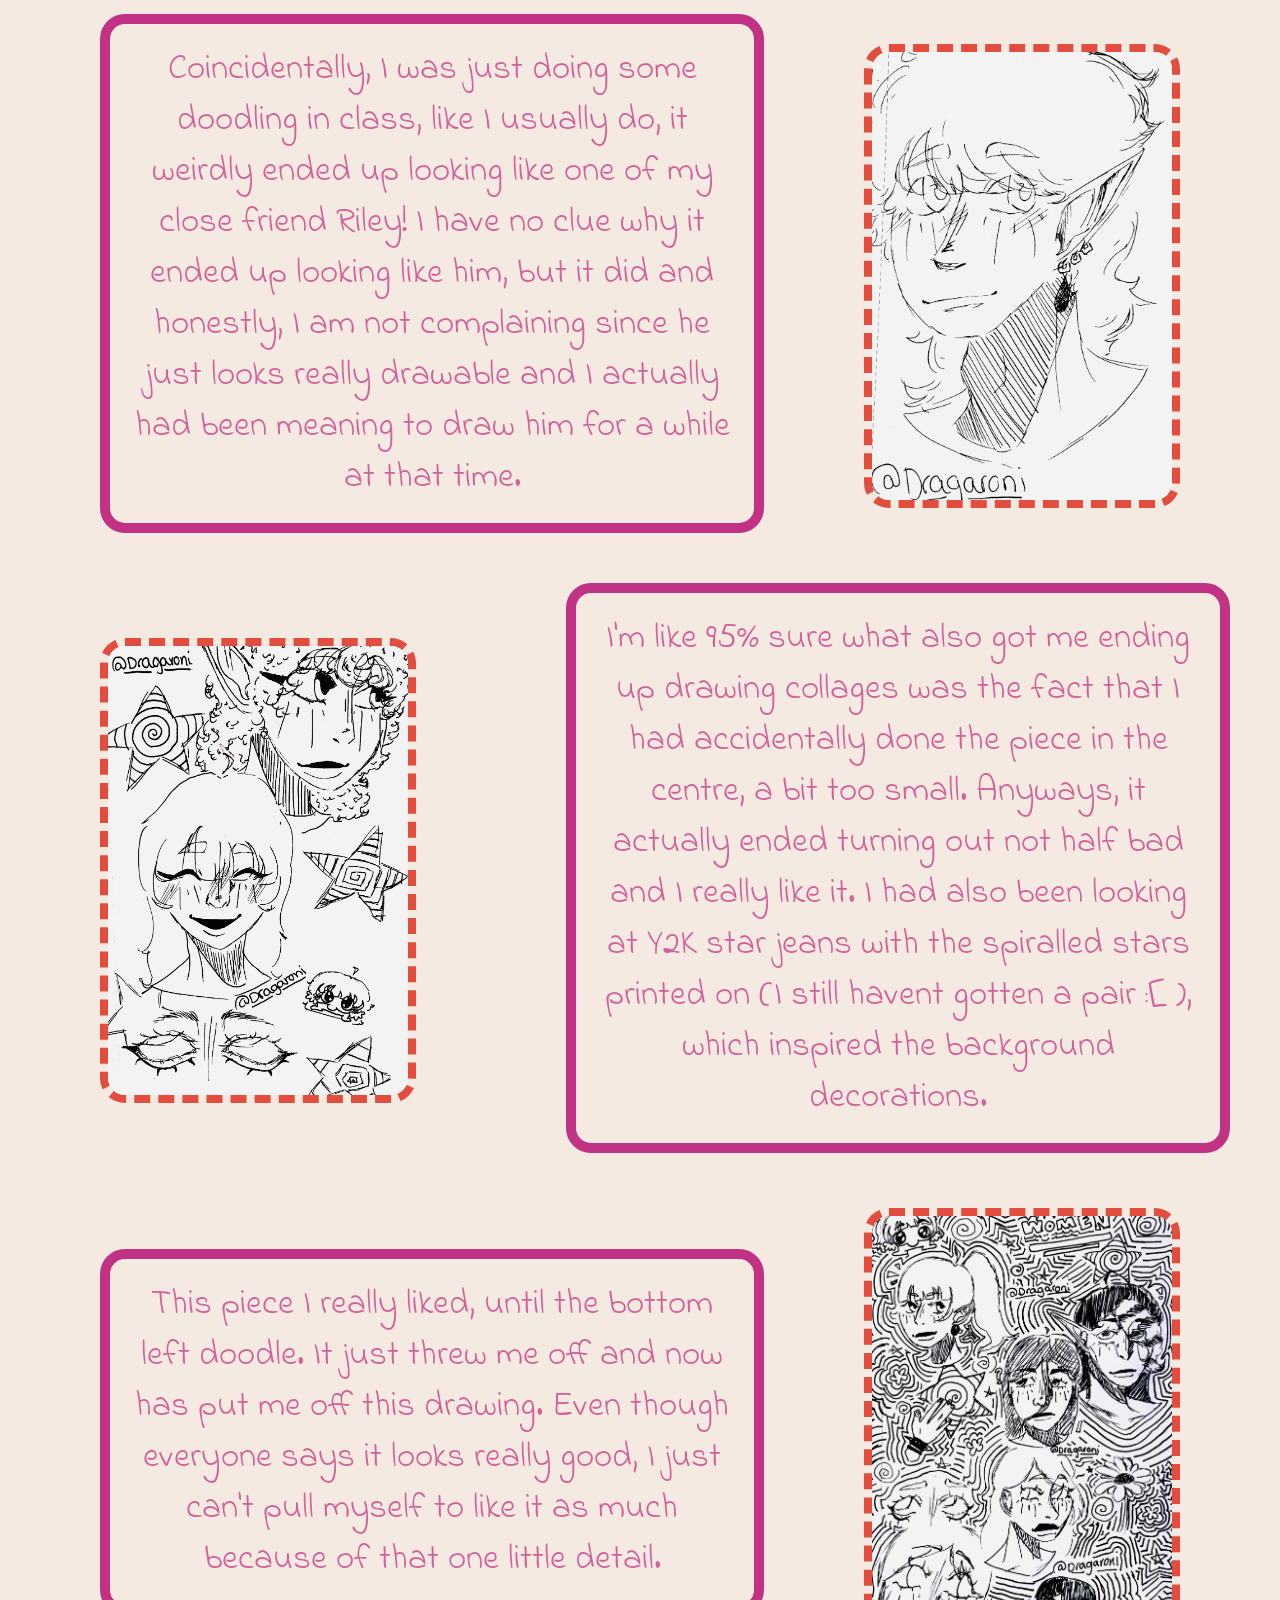
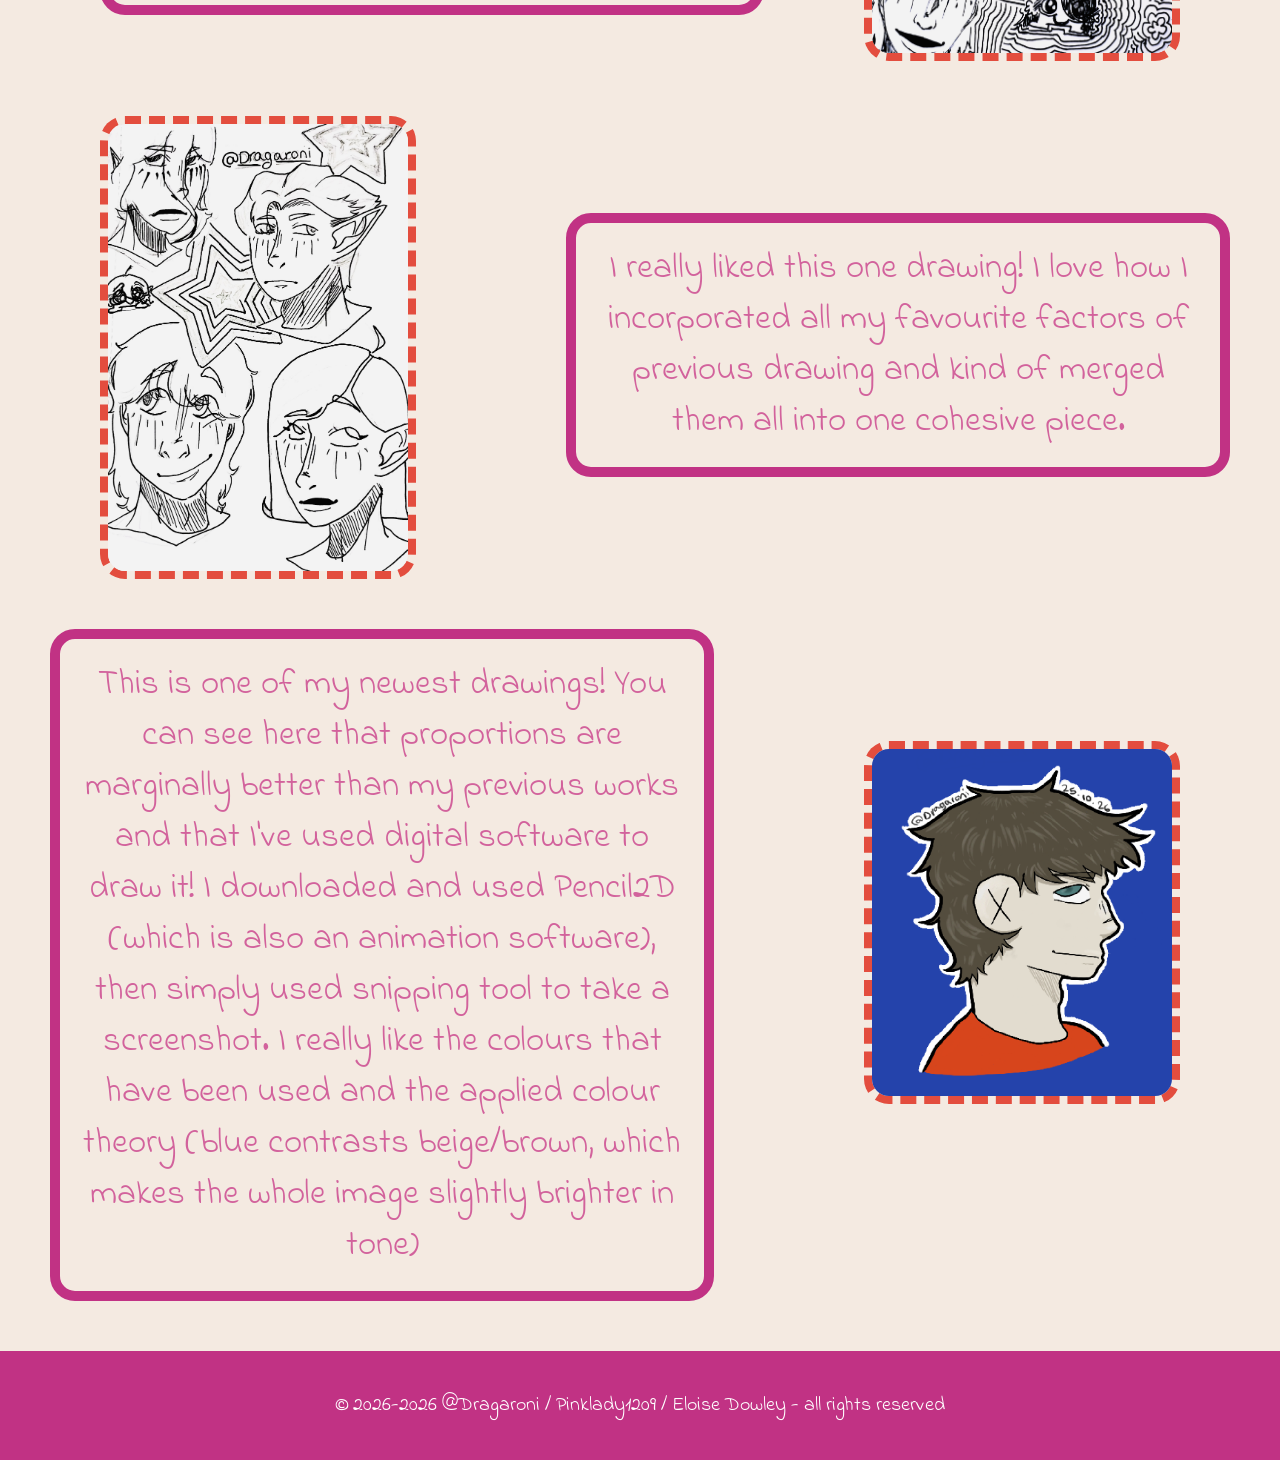
==== commit 087a2a11: "adding more art" ====
--- a/art.html
+++ b/art.html
@@ -12,7 +12,7 @@
             <li><a href="index.html">Home</a></li>
             <li><a href="art.html">Art</a></li>
             <li><a href="contact.html">Contact</a></li>
-            <img src="Pfp.png">
+            <a href="https://github.com/Pinklady1209/" target="_blank" rel="noopener noreferrer"><img src="Pfp.png"></a>
         </ul>
         <h1>Art pieces and my comments!</h1>
         <div class="image-row">
@@ -63,9 +63,13 @@
             <img src="art-peices/collage 2.png">
             <p1>This piece I really liked, until the bottom left doodle. It just threw me off and now has put me off this drawing. Even though everyone says it looks really good, I just can't pull myself to like it as much because of that one little detail.</p1>
         </div>
-        <div class="image-row-bottom">
+        <div class="image-row">
             <img src="art-peices/collage 3.png">
             <p1>I really liked this one drawing! I love how I incorporated all my favourite factors of previous drawing and kind of merged them all into one cohesive piece.</p1>
+        </div>
+        <div class="image-row-reverse-bottom">
+            <img src="art-peices/dude.png">
+            <p1>This is one of my newest drawings! You can see here that proportions are marginally better than my previous works and that I've used digital software to draw it! I downloaded and used Pencil2D (which is also an animation software), then simply used snipping tool to take a screenshot. I really like the colours that have been used and the applied colour theory (blue contrasts beige/brown, which makes the whole image slightly brighter in tone)</p1>
         </div>
         <div class="footer">
             <p>© 2026-2026 @Dragaroni / Pinklady1209 / Eloise Dowley - all rights reserved</p>
--- a/art.css
+++ b/art.css
@@ -20,6 +20,7 @@
   border-radius: 25px;
   border: 10px solid #C13284;
   margin-right: 50px;
+  margin-left: 50px;
   padding: 20px;
   width: auto;
   height: auto;
@@ -127,4 +128,26 @@
 }
 .image-row-bottom img:hover{
     transform: scale(1.5);
+}
+.image-row-reverse-bottom {
+    display: flex;
+    gap: 50px;
+    align-items: center;
+}
+.image-row-reverse-bottom img {
+    width: 300px;
+    height: auto;
+    margin-right: 100px;
+    margin-bottom: 140px;
+    margin-left: 50px;
+    border-style: dashed;
+    border-color: #E34D3E;
+    border-width: 8px;
+    transition: transform .2s;
+}
+.image-row-reverse-bottom img:hover{
+    transform: scale(1.5);
+}
+.image-row-reverse-bottom{
+  flex-direction: row-reverse;
 }
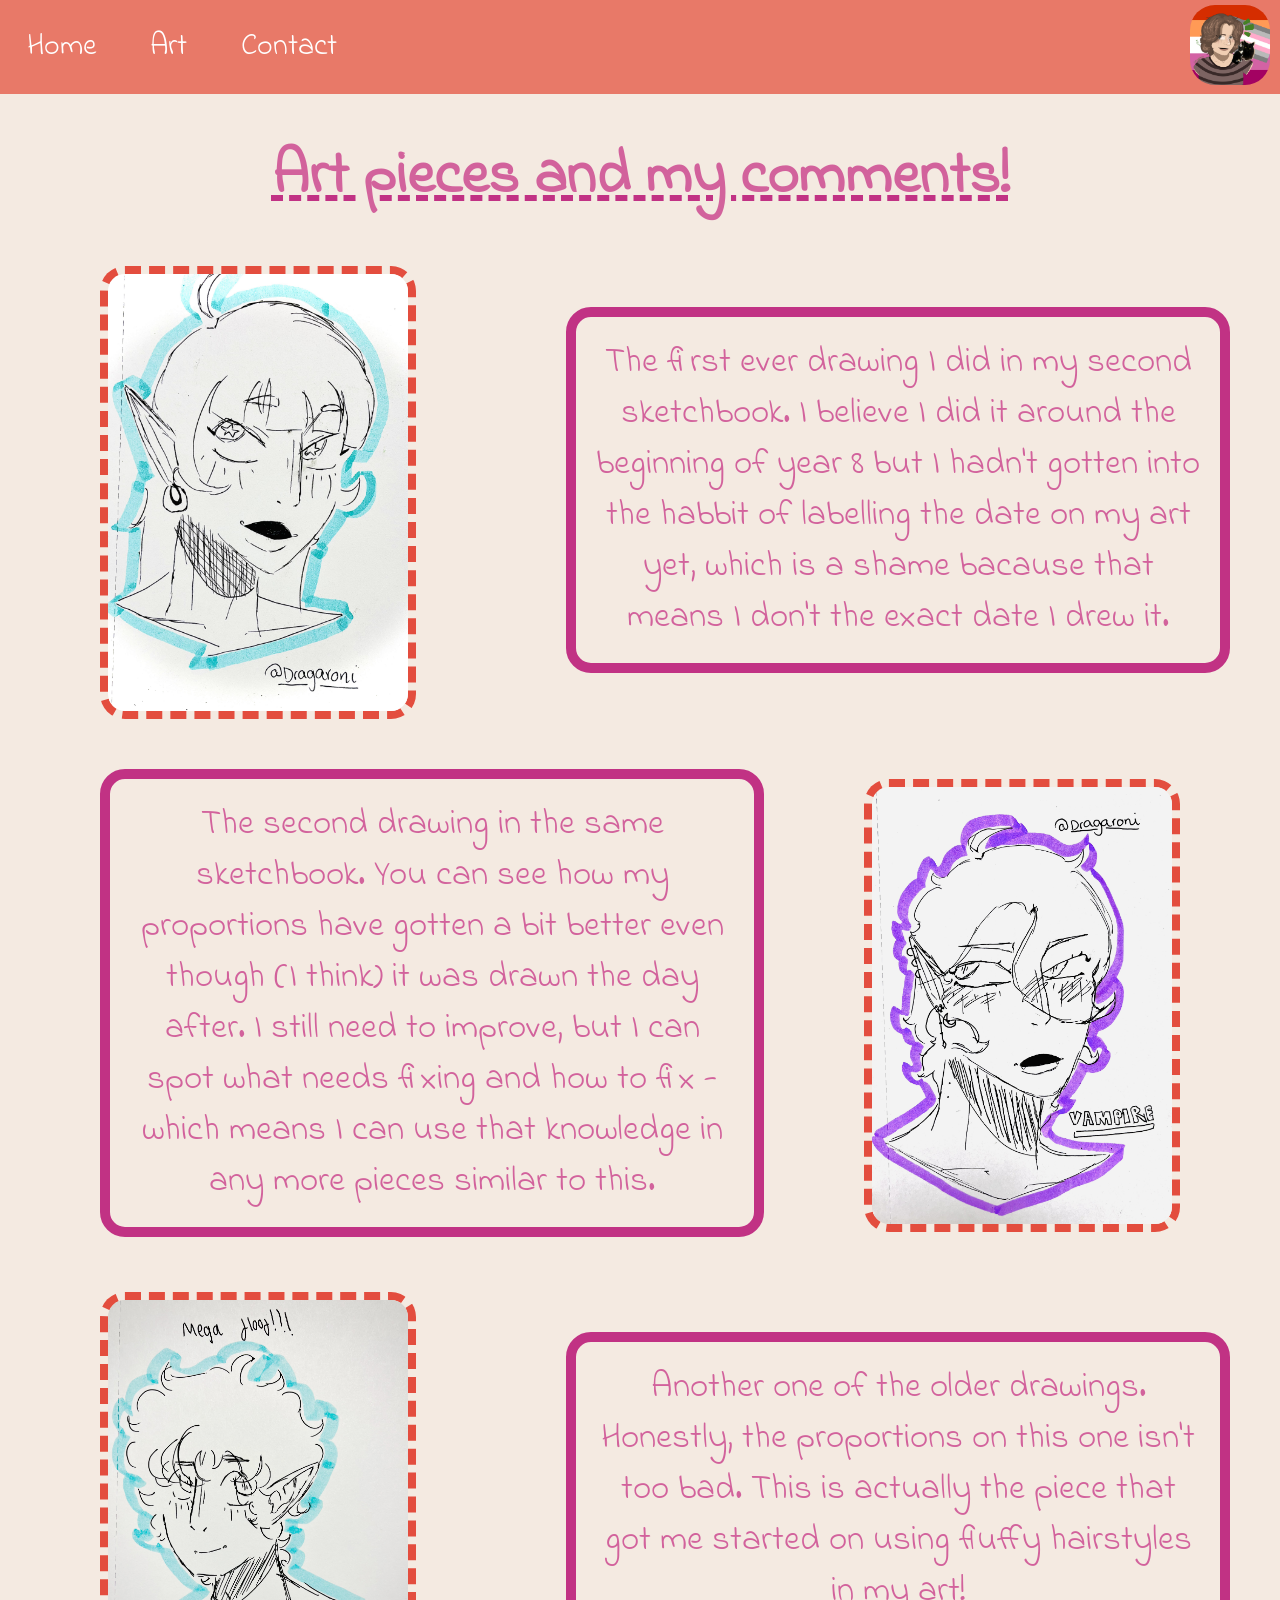
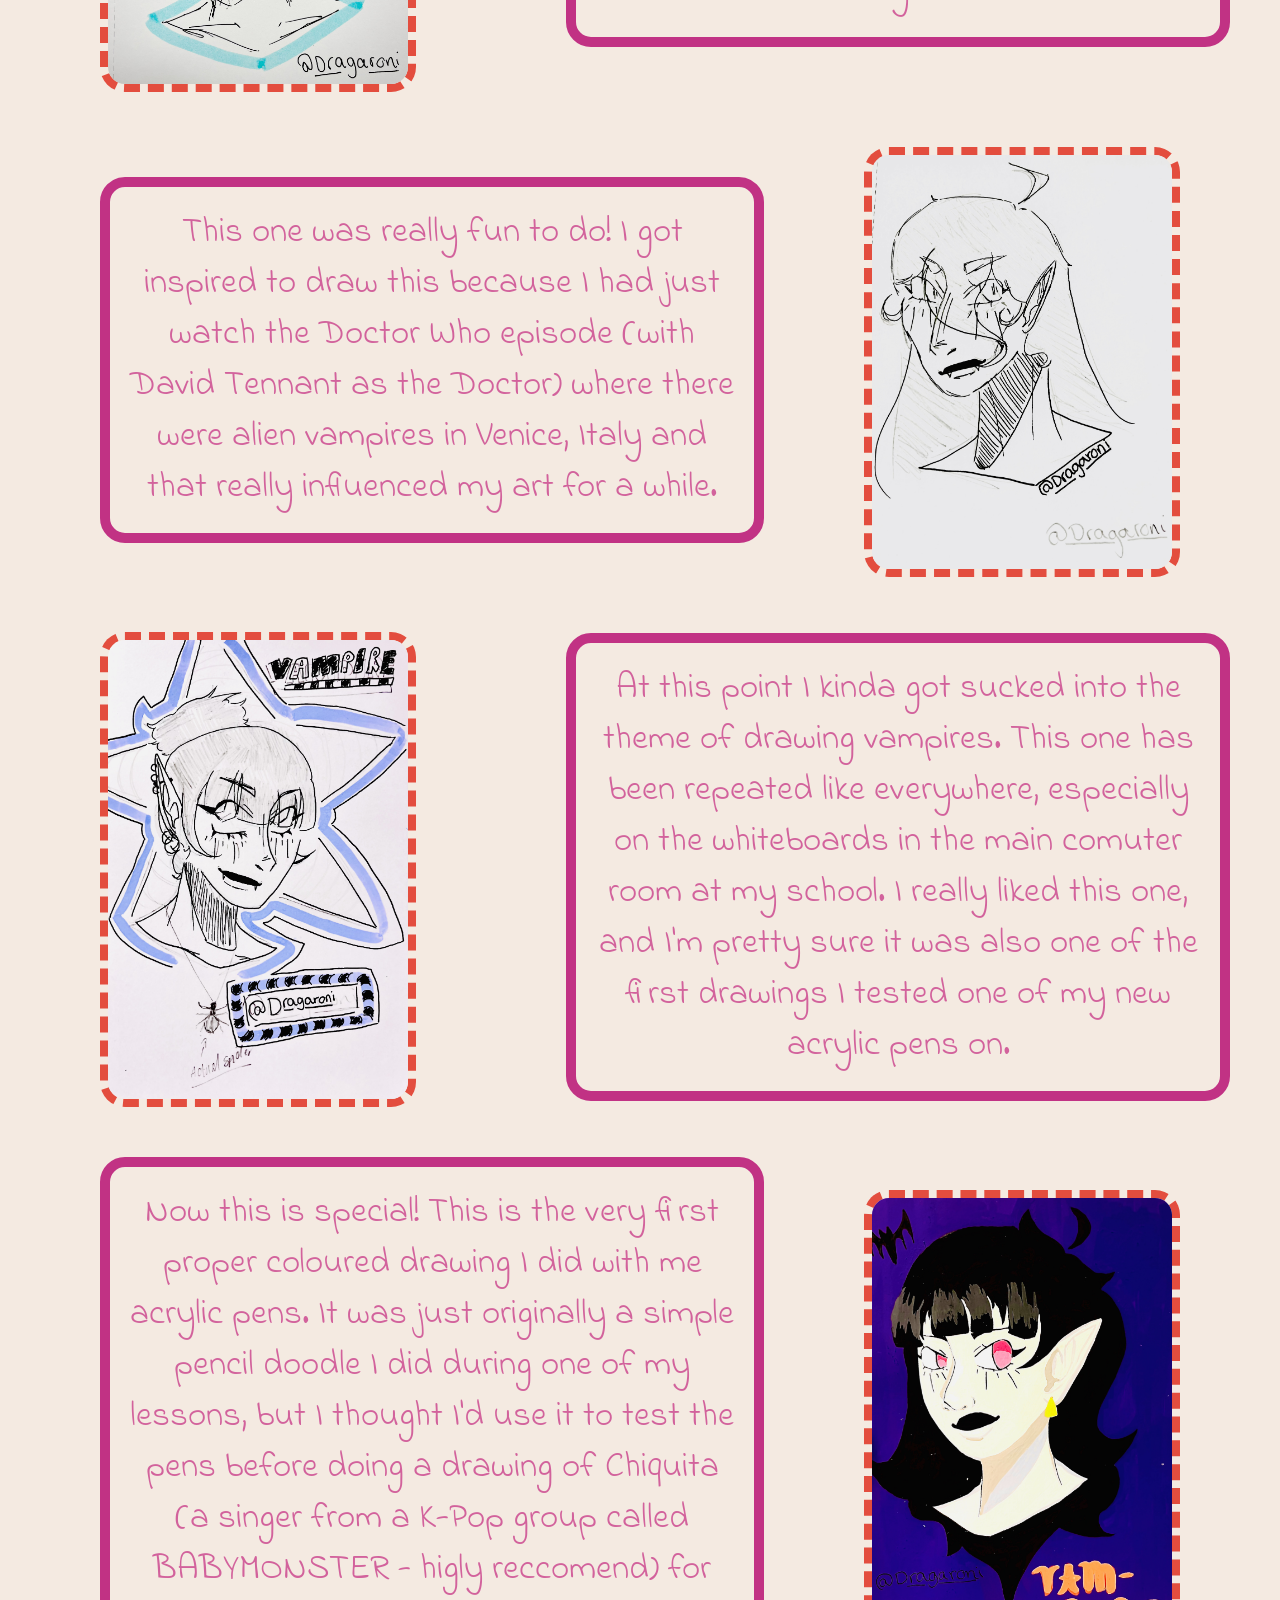
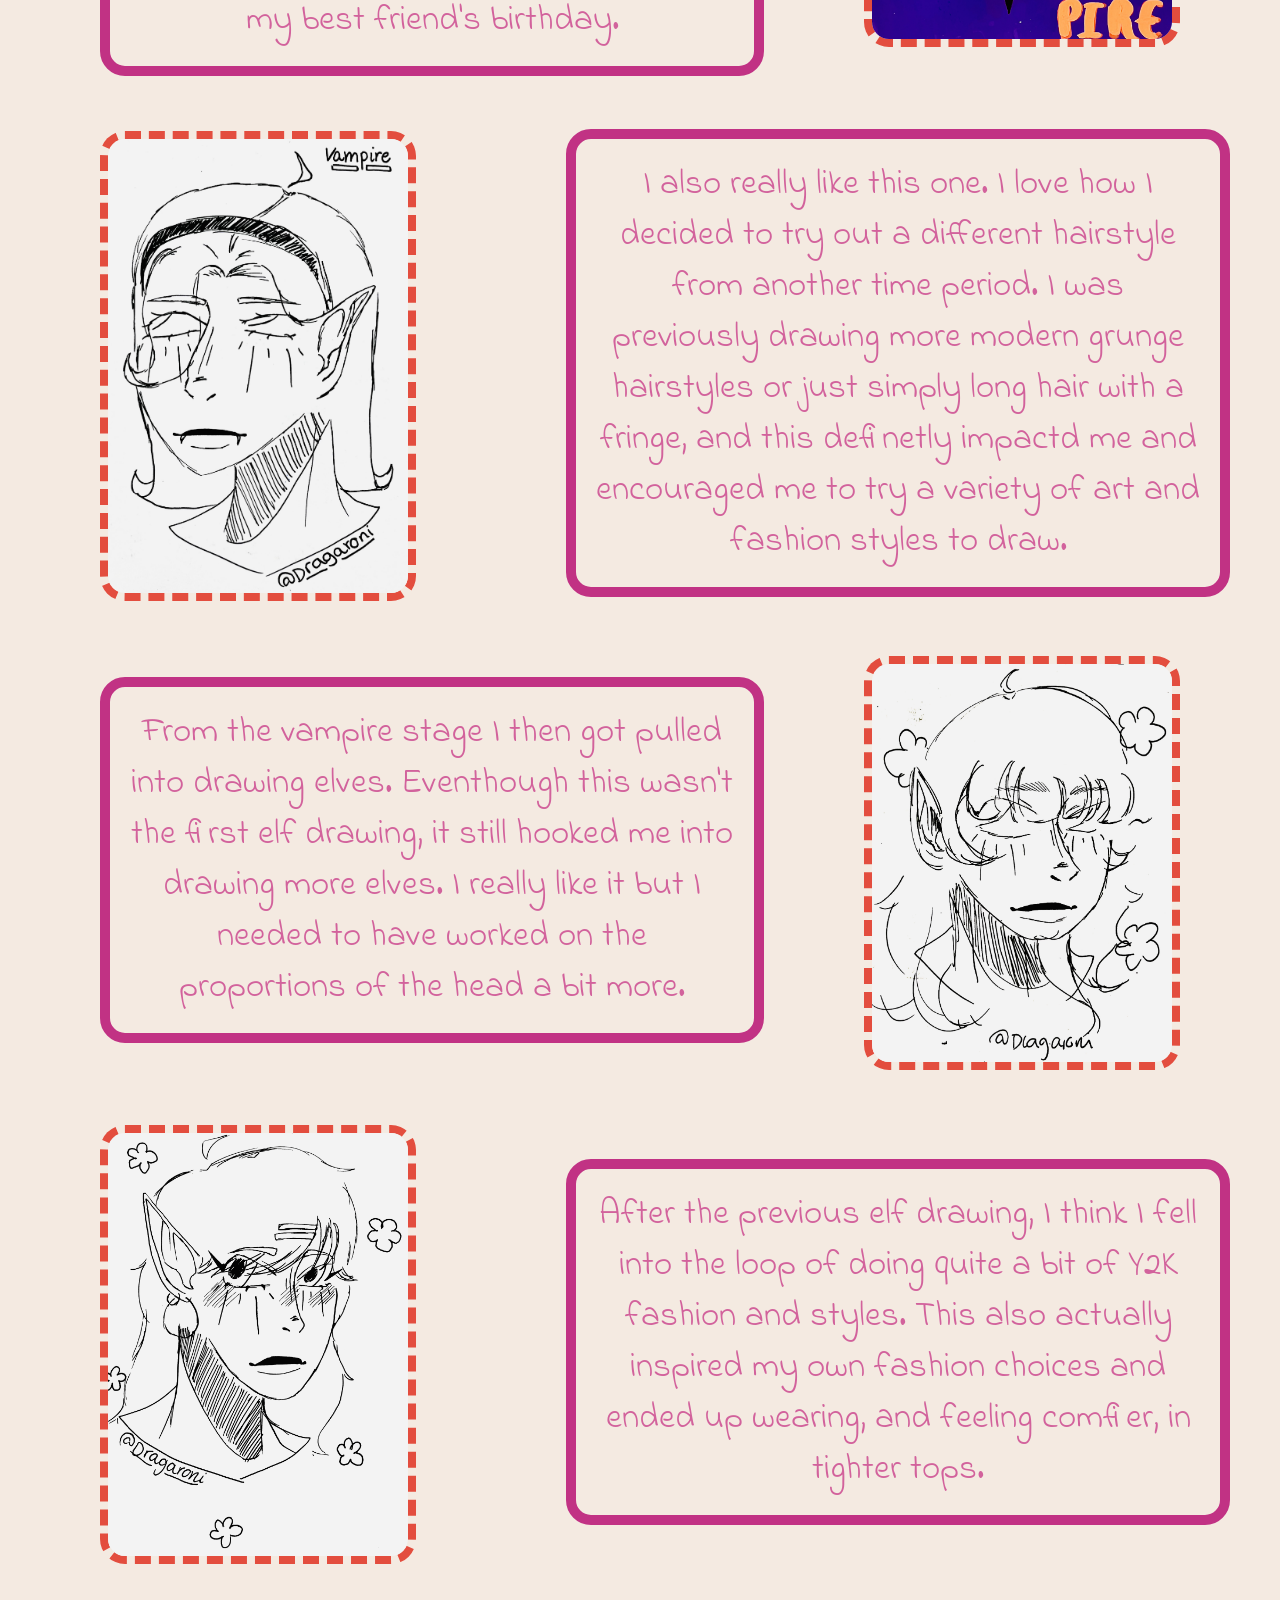
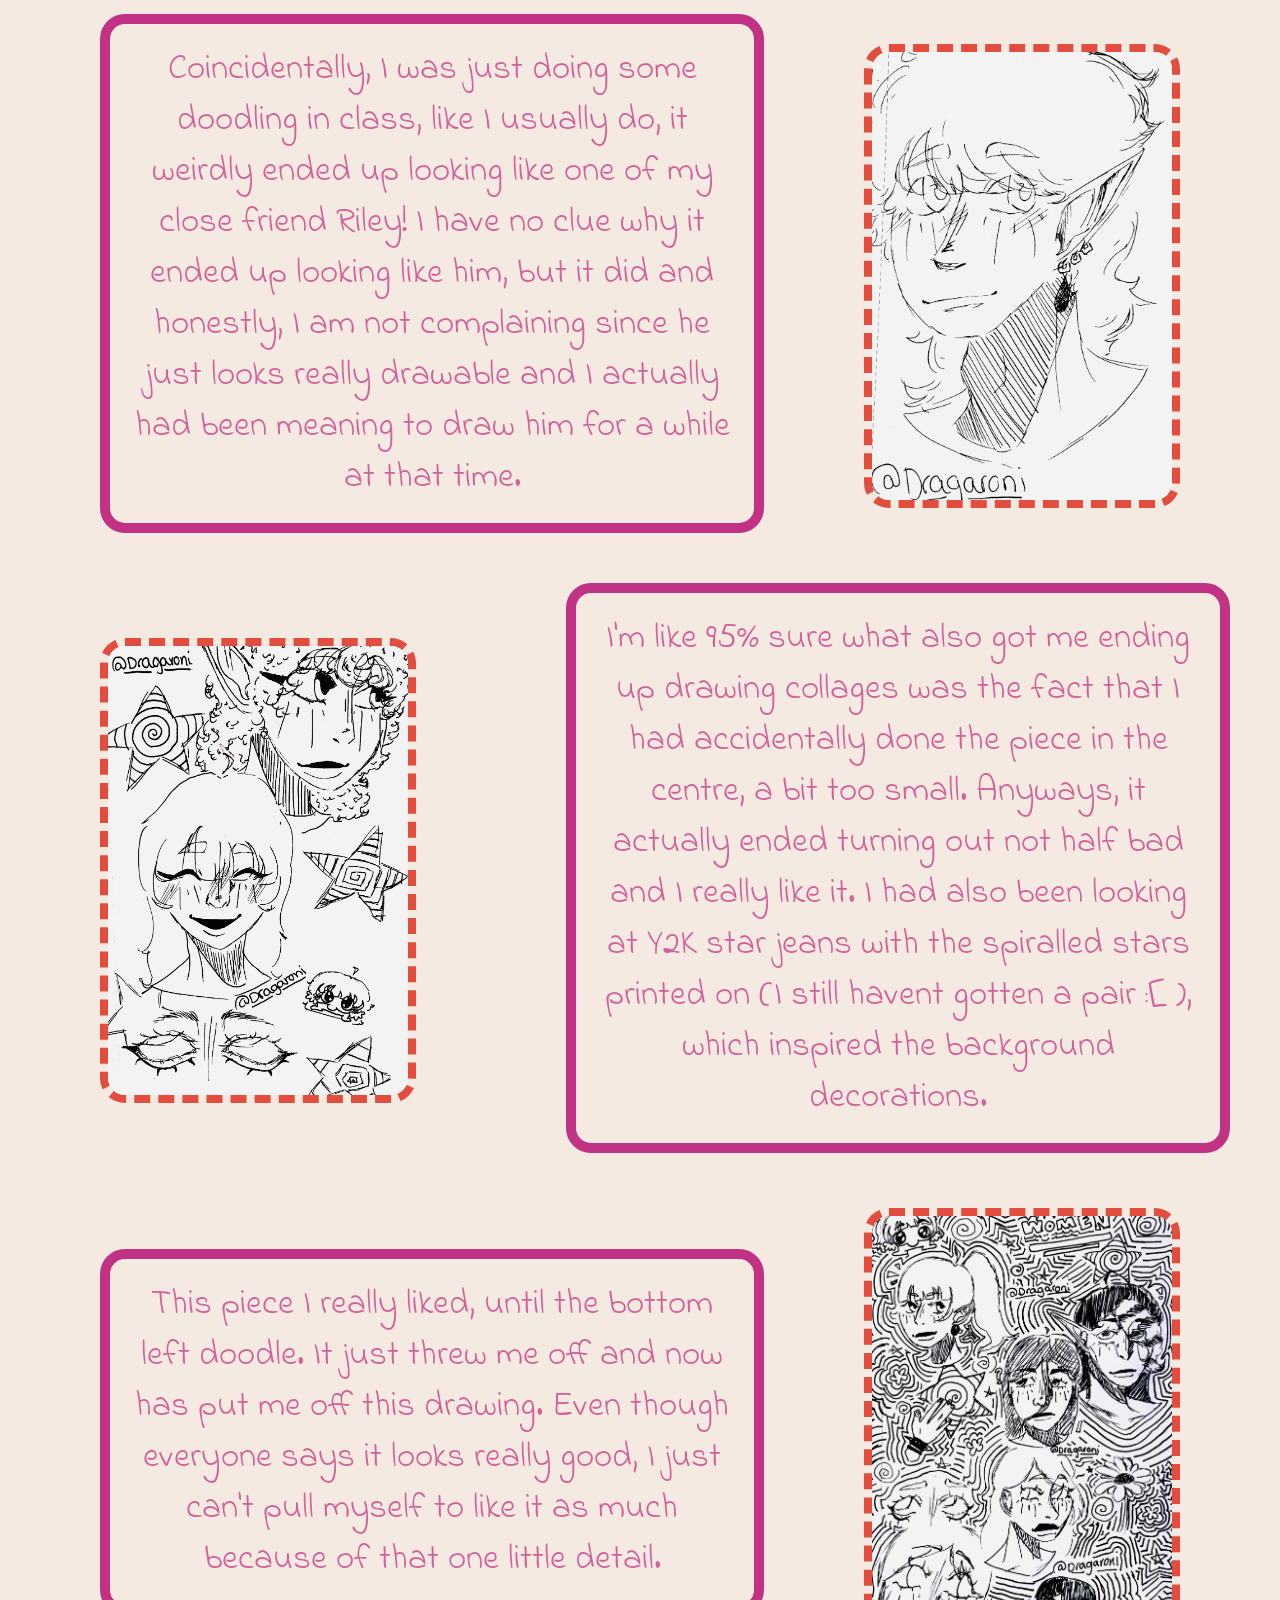
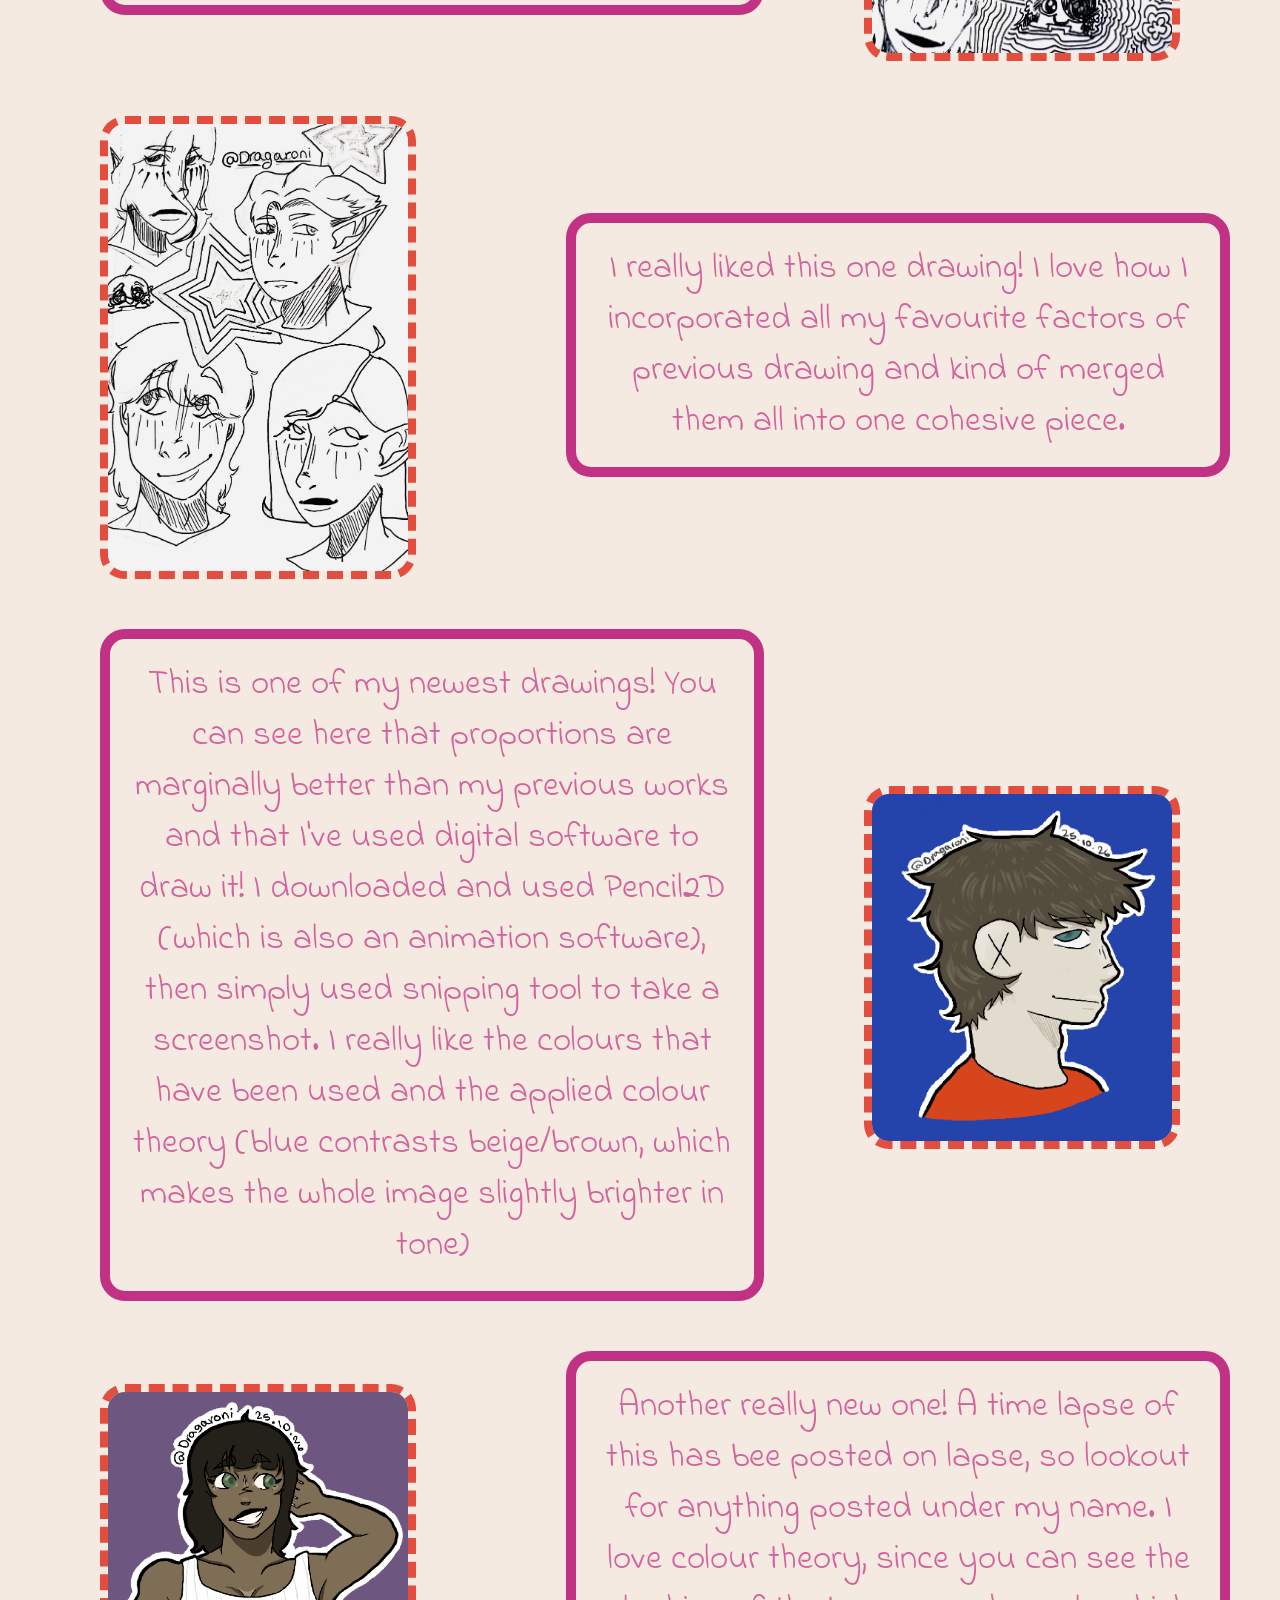
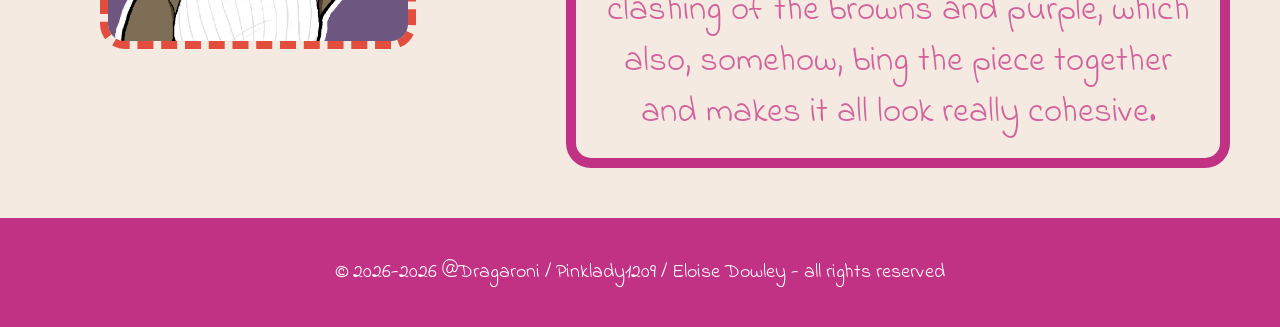
==== commit 14c0a4bc: "more art added" ====
--- a/art.html
+++ b/art.html
@@ -67,9 +67,13 @@
             <img src="art-peices/collage 3.png">
             <p1>I really liked this one drawing! I love how I incorporated all my favourite factors of previous drawing and kind of merged them all into one cohesive piece.</p1>
         </div>
-        <div class="image-row-reverse-bottom">
+        <div class="image-row-reverse">
             <img src="art-peices/dude.png">
             <p1>This is one of my newest drawings! You can see here that proportions are marginally better than my previous works and that I've used digital software to draw it! I downloaded and used Pencil2D (which is also an animation software), then simply used snipping tool to take a screenshot. I really like the colours that have been used and the applied colour theory (blue contrasts beige/brown, which makes the whole image slightly brighter in tone)</p1>
+        </div>
+        <div class="image-row-bottom">
+            <img src="art-peices/tuff.png">
+            <p1>Another really new one! A time lapse of this has bee posted on lapse, so lookout for anything posted under my name. I love colour theory, since you can see the clashing of the browns and purple, which also, somehow, bing the piece together and makes it all look really cohesive.</p1>
         </div>
         <div class="footer">
             <p>© 2026-2026 @Dragaroni / Pinklady1209 / Eloise Dowley - all rights reserved</p>
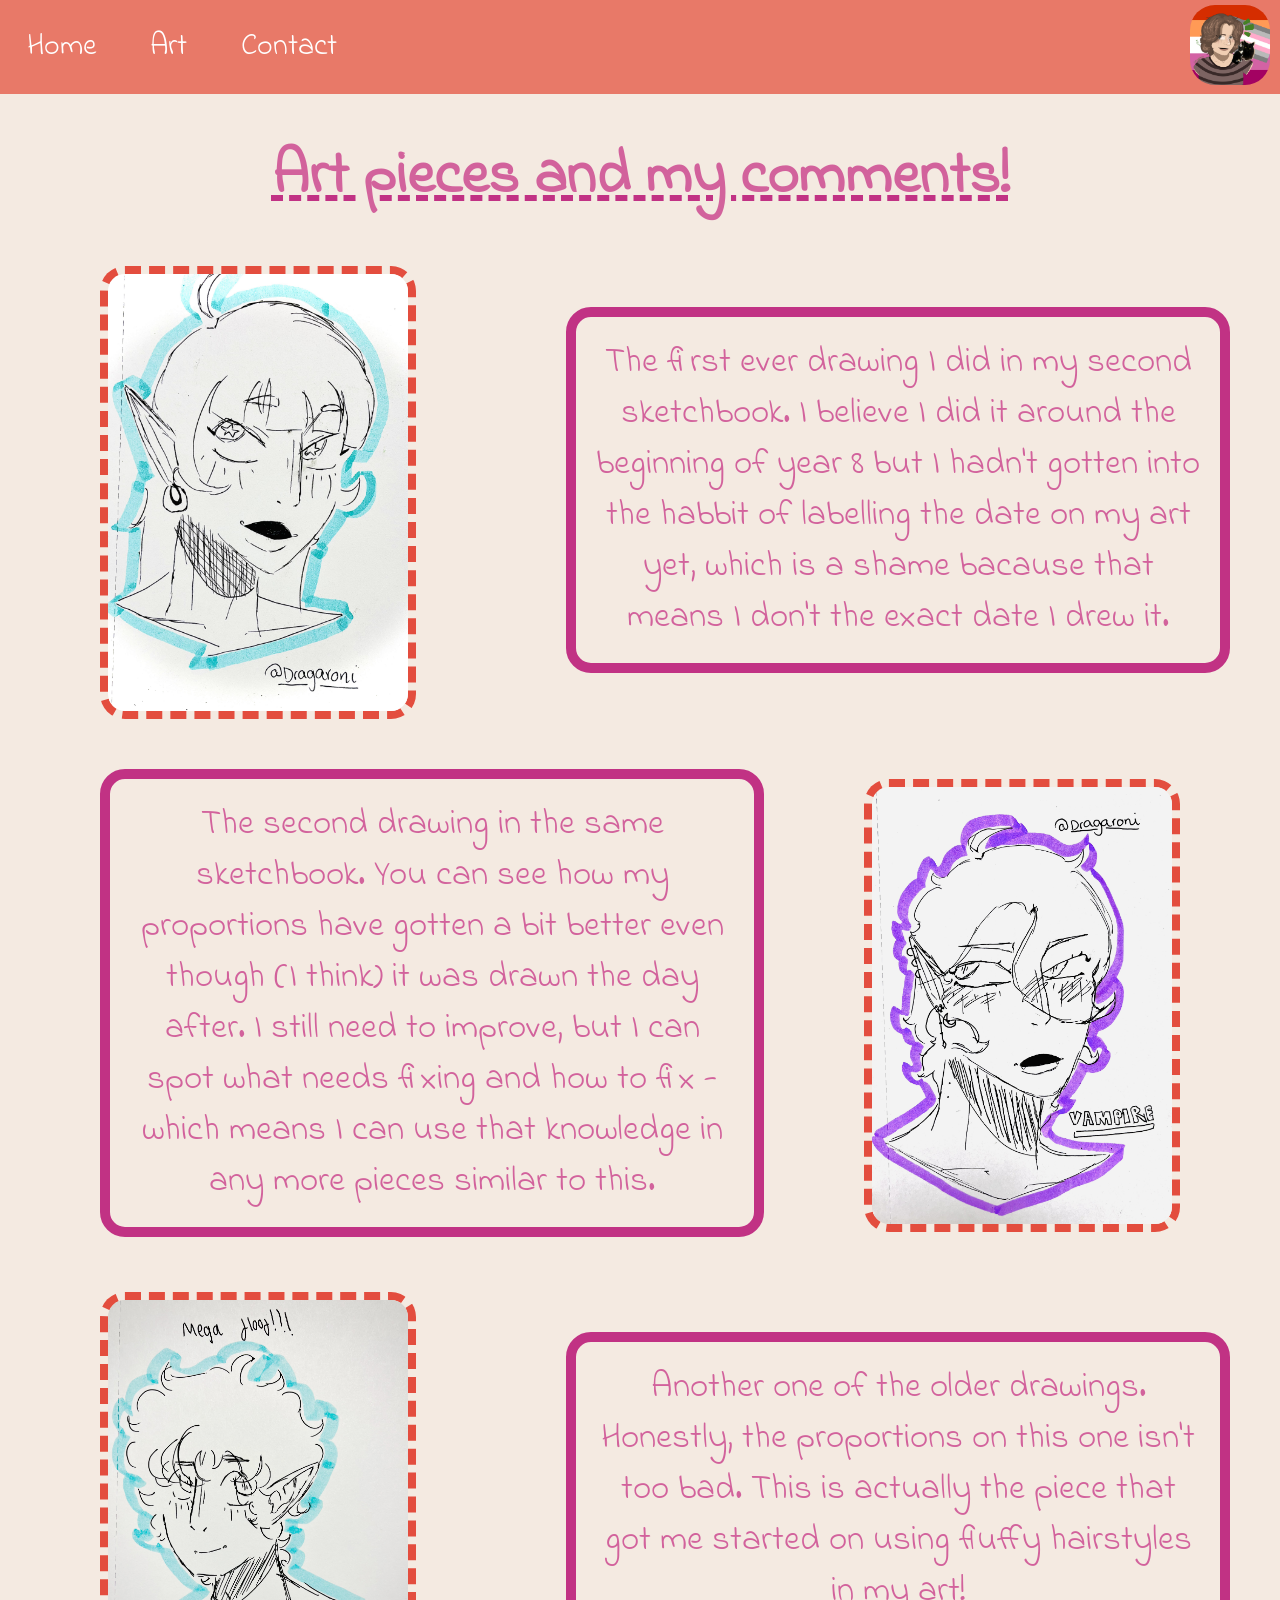
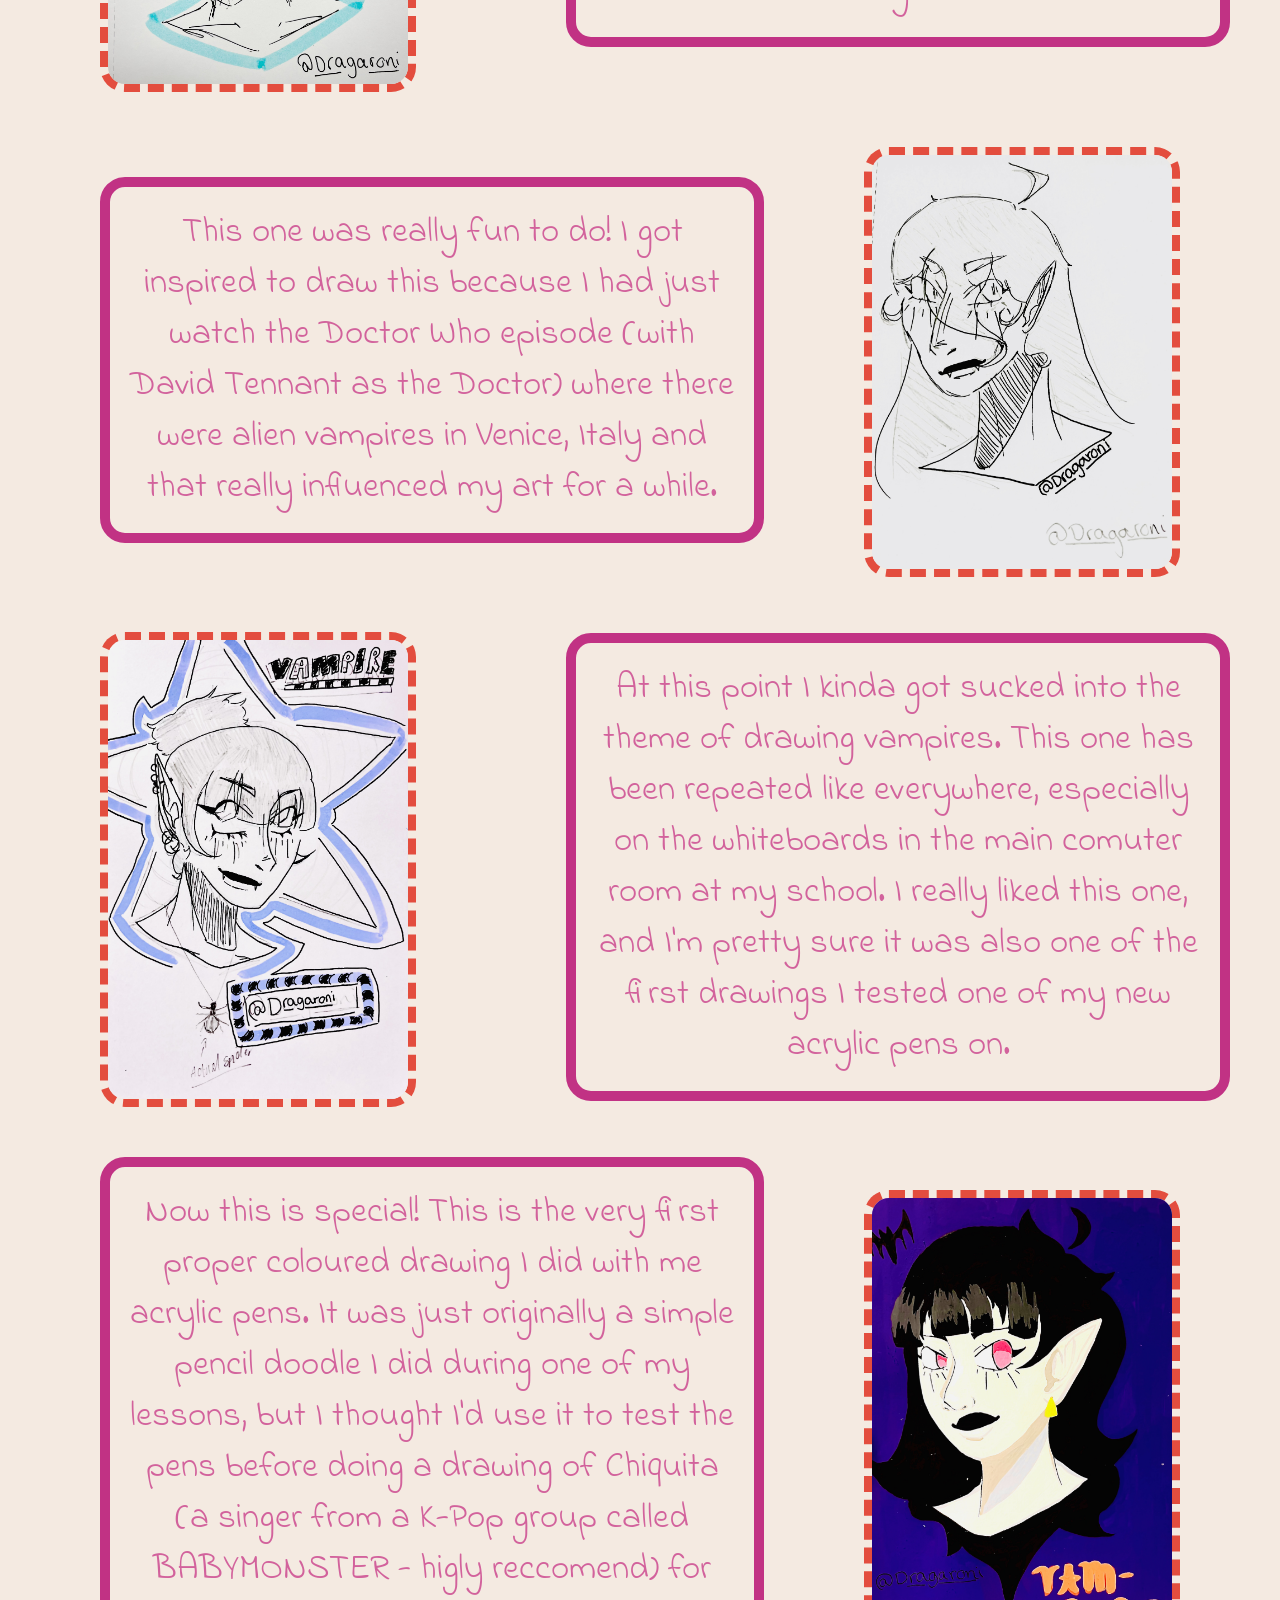
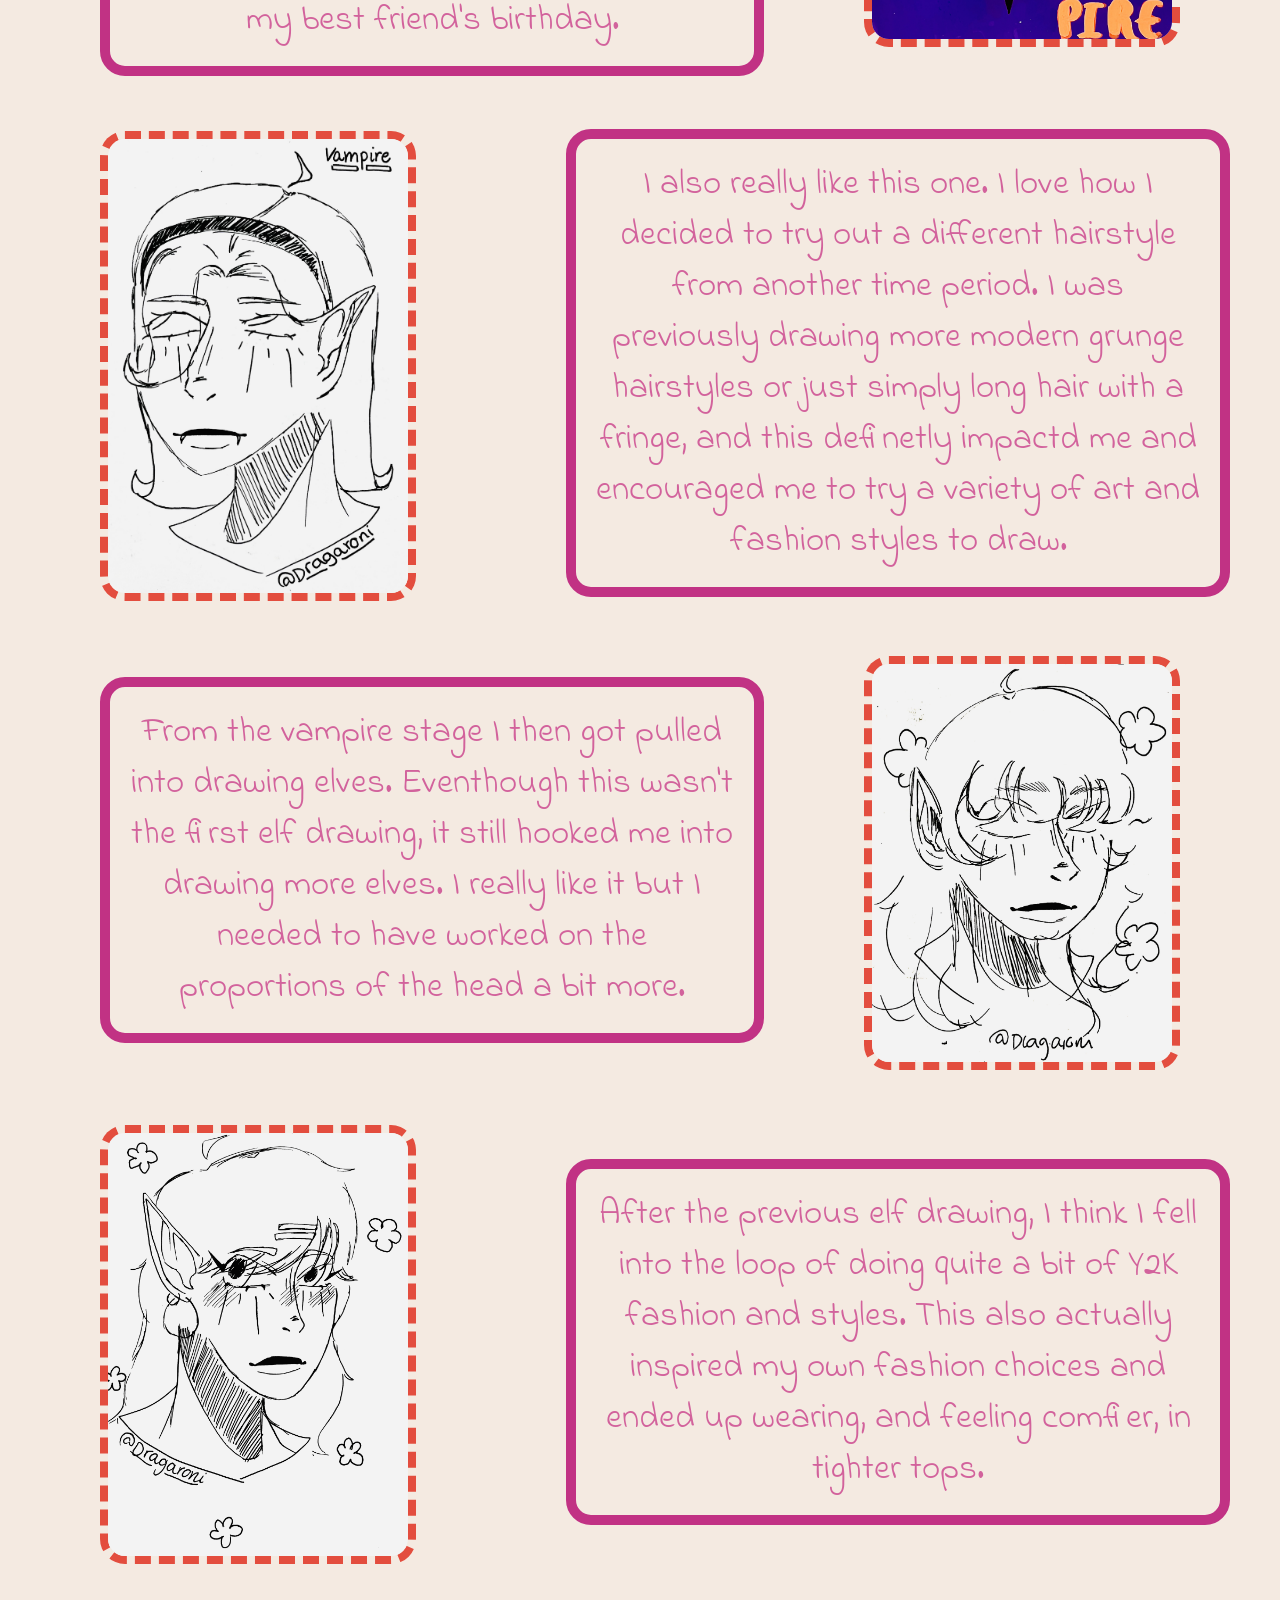
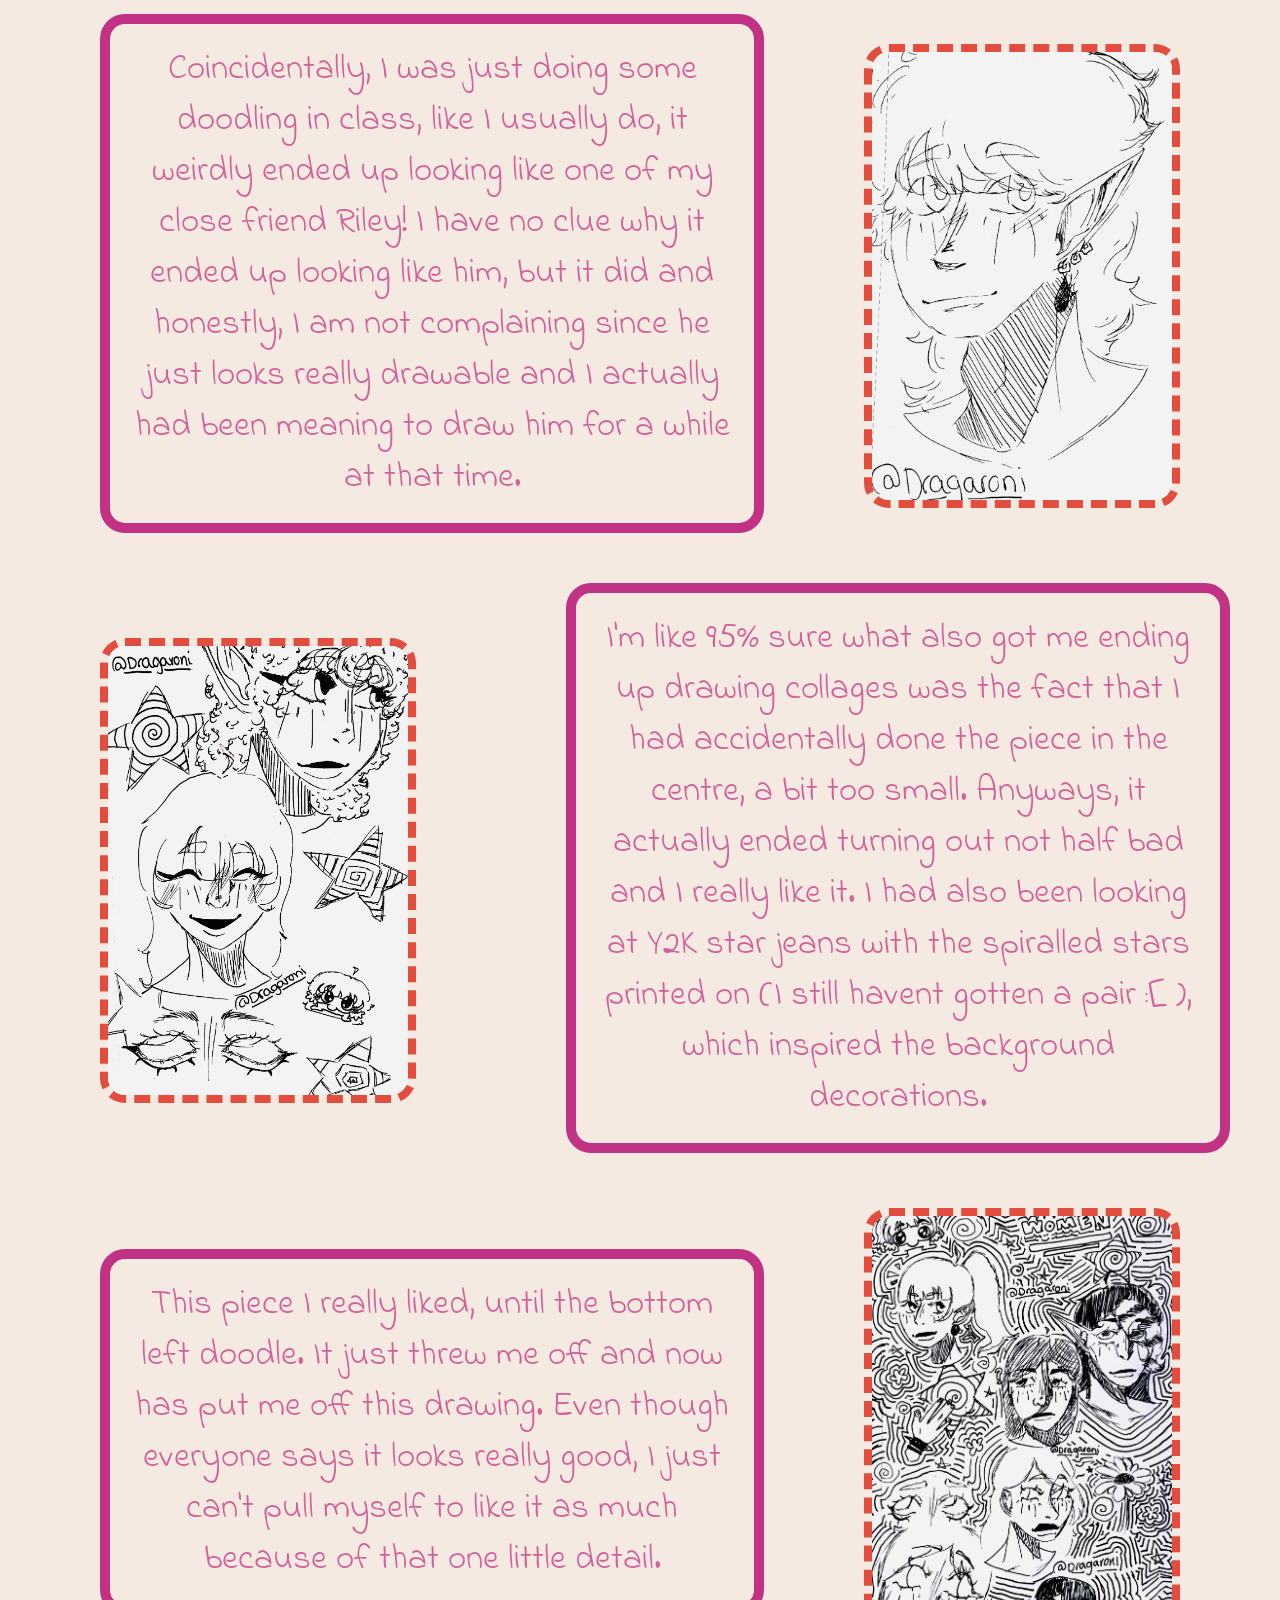
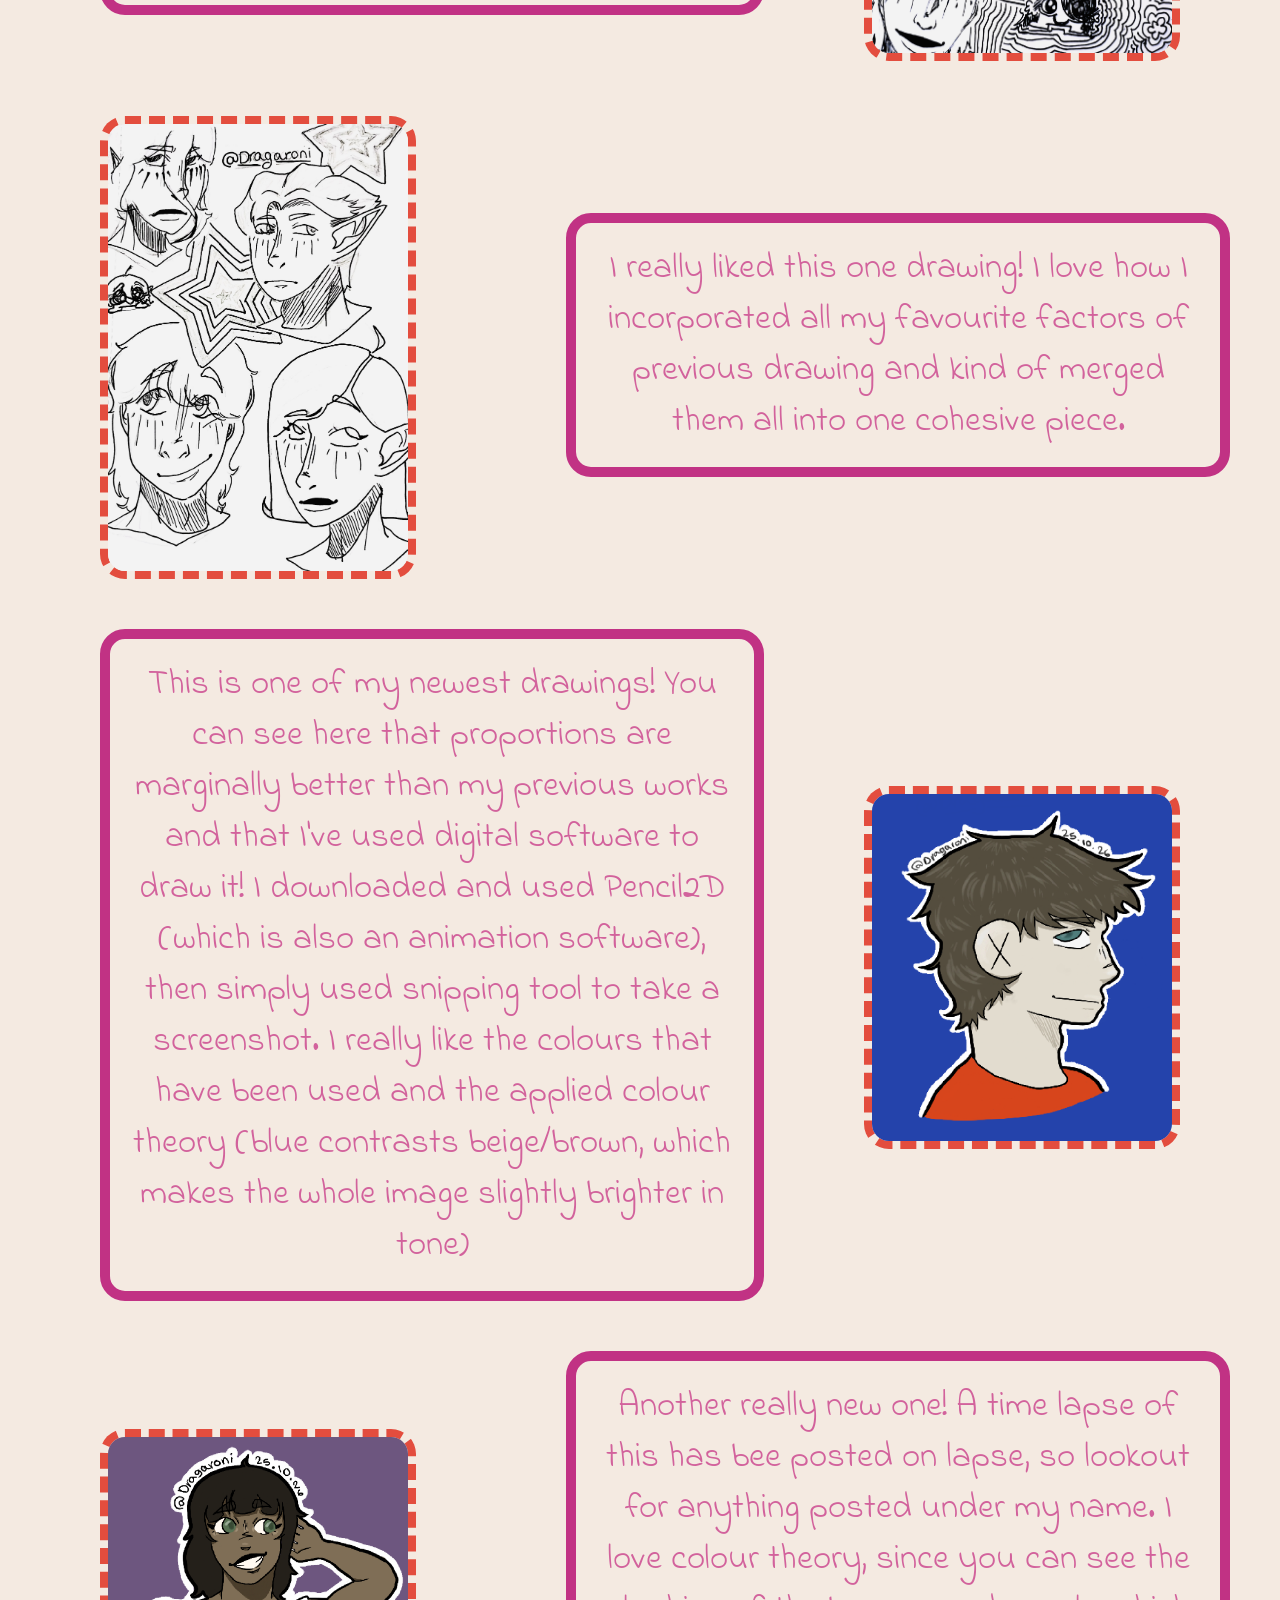
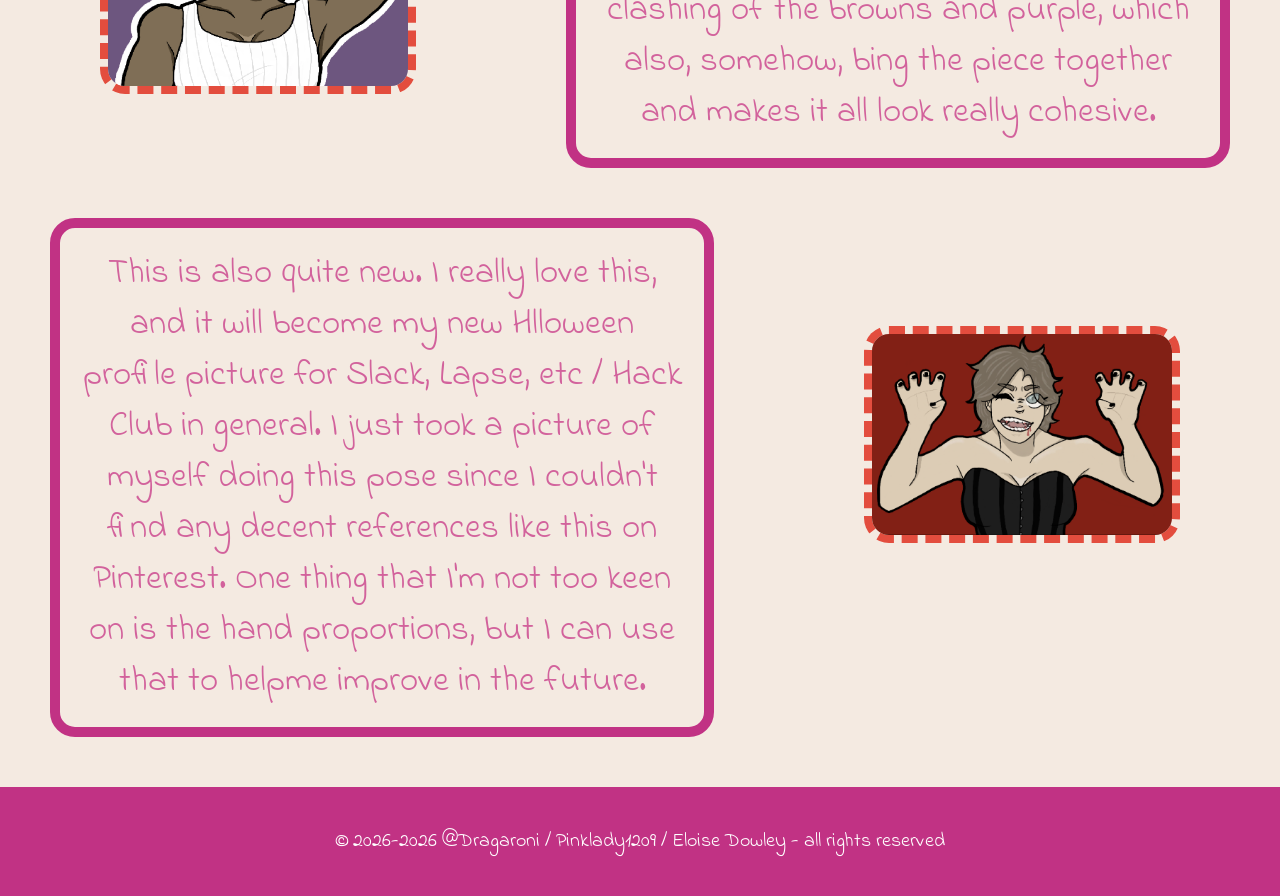
==== commit 127286cd: "more art :)" ====
--- a/art.html
+++ b/art.html
@@ -71,9 +71,13 @@
             <img src="art-peices/dude.png">
             <p1>This is one of my newest drawings! You can see here that proportions are marginally better than my previous works and that I've used digital software to draw it! I downloaded and used Pencil2D (which is also an animation software), then simply used snipping tool to take a screenshot. I really like the colours that have been used and the applied colour theory (blue contrasts beige/brown, which makes the whole image slightly brighter in tone)</p1>
         </div>
-        <div class="image-row-bottom">
+        <div class="image-row">
             <img src="art-peices/tuff.png">
             <p1>Another really new one! A time lapse of this has bee posted on lapse, so lookout for anything posted under my name. I love colour theory, since you can see the clashing of the browns and purple, which also, somehow, bing the piece together and makes it all look really cohesive.</p1>
+        </div>
+        <div class="image-row-reverse-bottom">
+            <img src="art-peices/vampire me.PNG">
+            <p1>This is also quite new. I really love this, and it will become my new Hlloween profile picture for Slack, Lapse, etc / Hack Club in general. I just took a picture of myself doing this pose since I couldn't find any decent references like this on Pinterest. One thing that I'm not too keen on is the hand proportions, but I can use that to helpme improve in the future.</p1>
         </div>
         <div class="footer">
             <p>© 2026-2026 @Dragaroni / Pinklady1209 / Eloise Dowley - all rights reserved</p>
